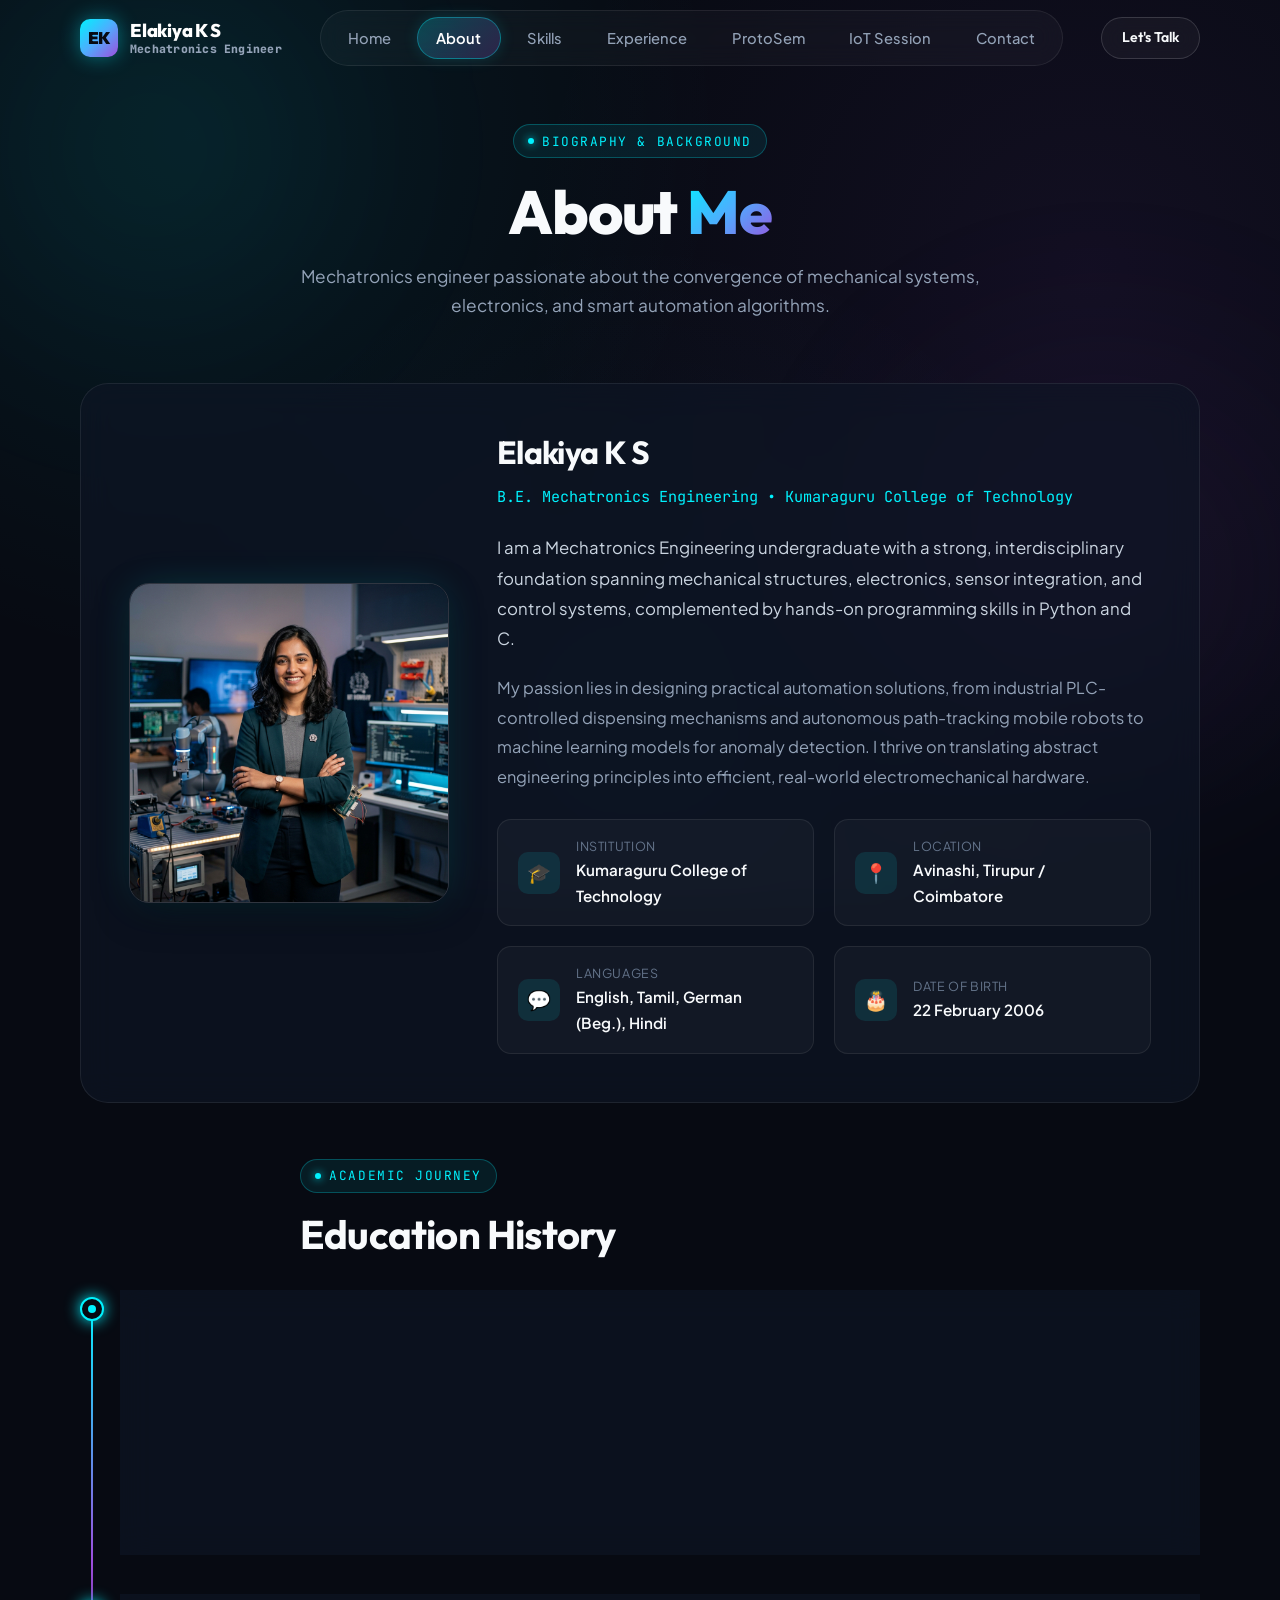
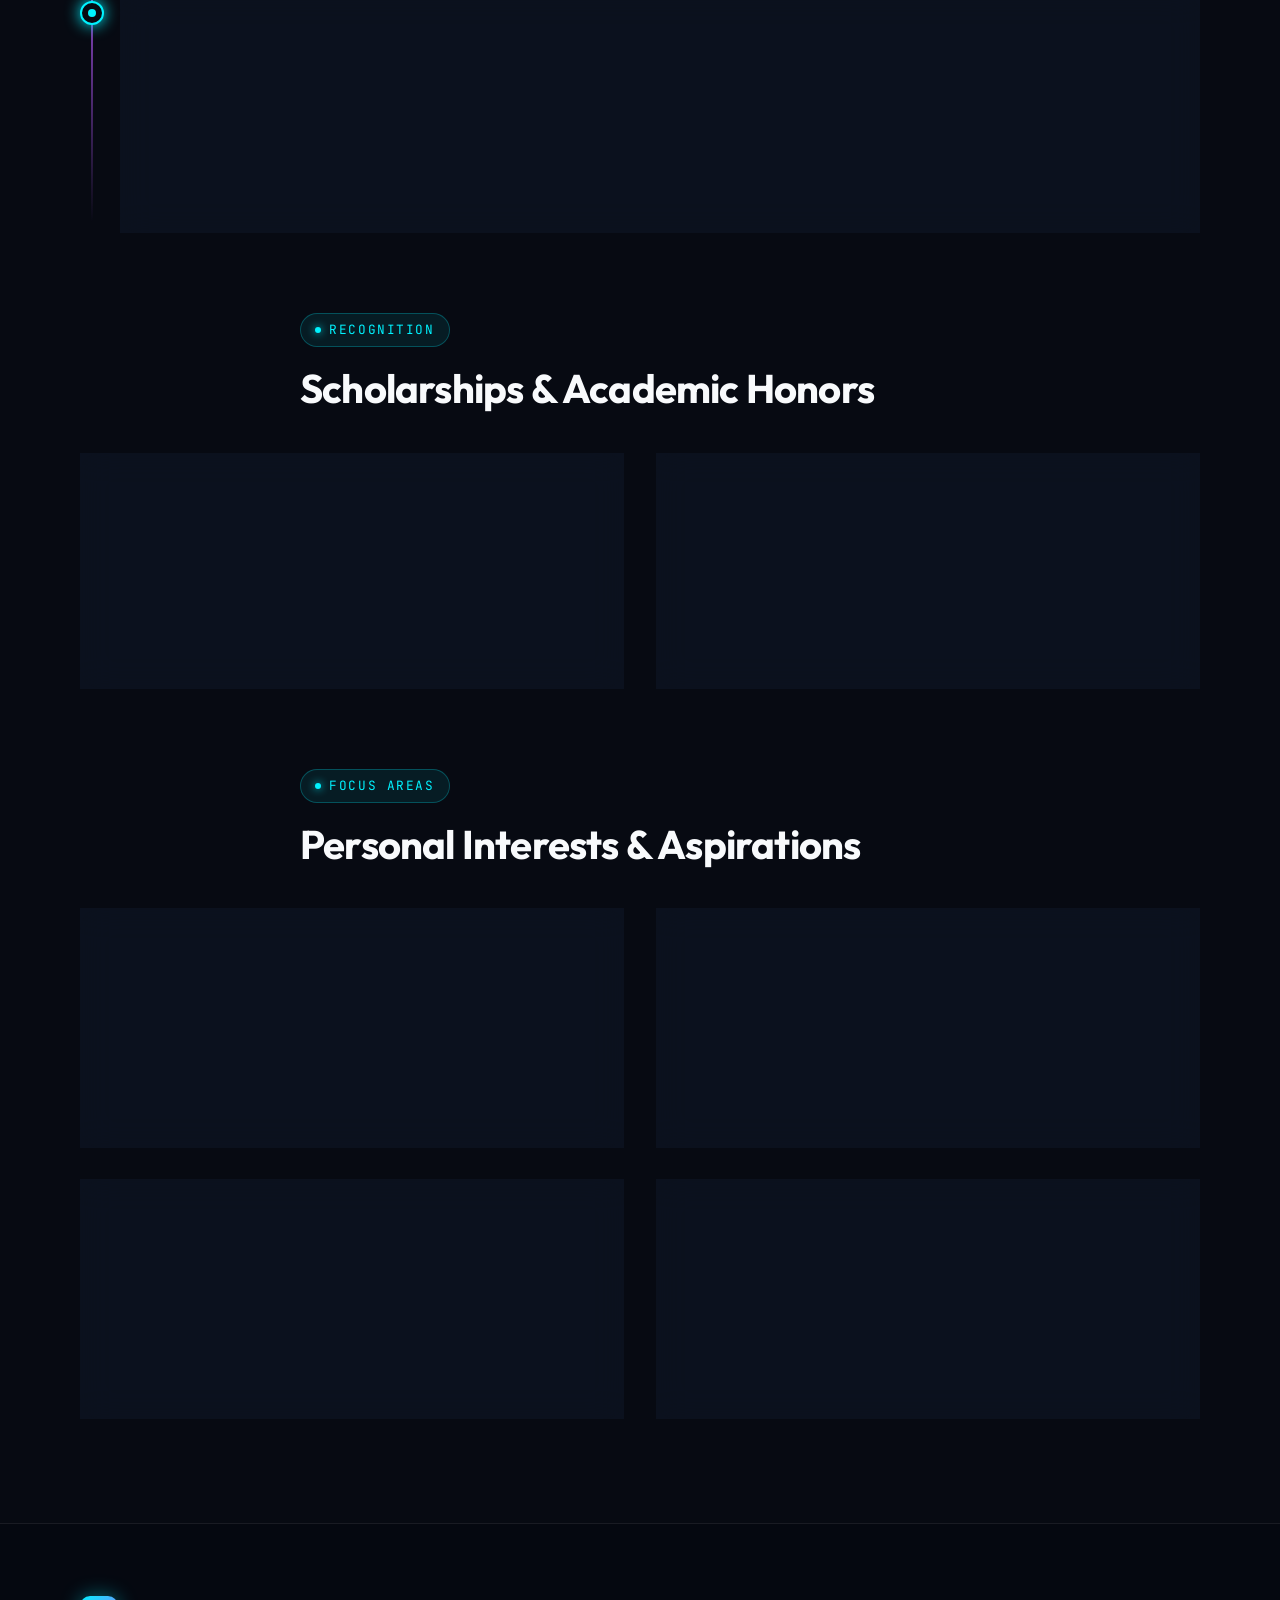
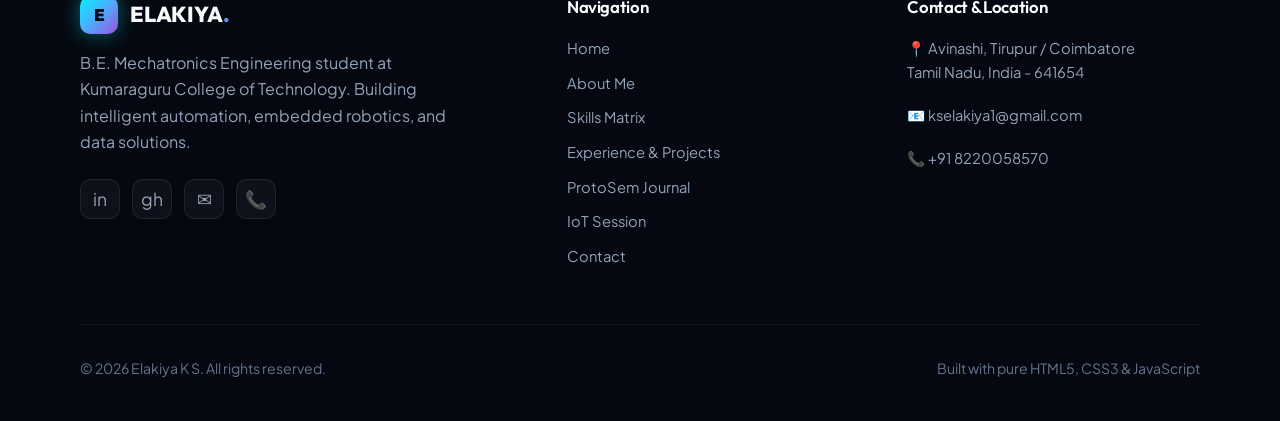
==== about.html @ 6cfa6fc5 "Initial commit: Elakiya K S Portfolio with ProtoSem Journal and IoT Session Tasks 1-5" ====
<!DOCTYPE html>
<html lang="en">
<head>
  <meta charset="UTF-8">
  <meta name="viewport" content="width=device-width, initial-scale=1.0">
  <title>About Me | Elakiya K S - Mechatronics Engineer</title>
  <meta name="description" content="Learn more about Elakiya K S, education at Kumaraguru College of Technology, mechatronics background, scholarships, and technical interests.">
  <link rel="stylesheet" href="style.css">
  <link rel="icon" href="data:image/svg+xml,<svg xmlns=%22http://www.w3.org/2000/svg%22 viewBox=%220%22%20%220%22%20%22100%22%20%22100%22><text y=%22.9em%22 font-size=%2290%22>⚡</text></svg>">
</head>
<body>

  <!-- Background Ambient Glow -->
  <div class="ambient-glow" aria-hidden="true"></div>

  <!-- Sticky Glassmorphic Navbar -->
  <header>
    <nav class="navbar" id="navbar" aria-label="Main Navigation">
      <div class="container">
        <a href="index.html" class="nav-brand">
          <div class="nav-logo-badge">EK</div>
          <div class="brand-text">
            <span class="brand-name">Elakiya K S</span>
            <span class="brand-role">Mechatronics Engineer</span>
          </div>
        </a>

        <div class="nav-links" id="navLinks">
          <a href="index.html" class="nav-link">Home</a>
          <a href="about.html" class="nav-link active">About</a>
          <a href="skills.html" class="nav-link">Skills</a>
          <a href="experience.html" class="nav-link">Experience</a>
          <a href="protosem.html" class="nav-link">ProtoSem</a>
          <a href="iot.html" class="nav-link">IoT Session</a>
          <a href="contact.html" class="nav-link">Contact</a>
        </div>

        <div class="nav-cta">
          <a href="contact.html" class="btn btn-outline" style="padding: 0.55rem 1.25rem; font-size: 0.88rem;">Let's Talk</a>
          <button class="mobile-toggle" id="mobileToggle" aria-label="Toggle navigation menu">
            <span></span>
          </button>
        </div>
      </div>
    </nav>
  </header>

  <!-- Main Content -->
  <main>
    <section class="section about-hero">
      <div class="container">
        <div class="section-header">
          <div class="section-tag">Biography &amp; Background</div>
          <h1>About <span class="gradient-text">Me</span></h1>
          <p class="section-subtitle">Mechatronics engineer passionate about the convergence of mechanical systems, electronics, and smart automation algorithms.</p>
        </div>

        <!-- Intro Profile Card -->
        <div class="about-intro-card">
          <div class="about-profile-grid">
            <div class="about-photo-wrapper">
              <div class="about-photo">
                <img src="assets/images/profile.jpg" alt="Elakiya K S Portrait">
              </div>
            </div>

            <div class="about-bio-details">
              <h2 style="font-size: 2rem; margin-bottom: 0.75rem;">Elakiya K S</h2>
              <div style="font-family: var(--font-mono); font-size: 0.95rem; color: var(--cyan); margin-bottom: 1.5rem;">
                B.E. Mechatronics Engineering &bull; Kumaraguru College of Technology
              </div>

              <p style="font-size: 1.05rem; line-height: 1.8; color: #cbd5e1; margin-bottom: 1.2rem;">
                I am a Mechatronics Engineering undergraduate with a strong, interdisciplinary foundation spanning mechanical structures, electronics, sensor integration, and control systems, complemented by hands-on programming skills in Python and C.
              </p>

              <p style="font-size: 1.02rem; line-height: 1.8; color: var(--text-muted); margin-bottom: 1.75rem;">
                My passion lies in designing practical automation solutions, from industrial PLC-controlled dispensing mechanisms and autonomous path-tracking mobile robots to machine learning models for anomaly detection. I thrive on translating abstract engineering principles into efficient, real-world electromechanical hardware.
              </p>

              <div class="info-pills-list">
                <div class="info-pill">
                  <div class="info-pill-icon">🎓</div>
                  <div class="info-pill-content">
                    <span>Institution</span>
                    <strong>Kumaraguru College of Technology</strong>
                  </div>
                </div>

                <div class="info-pill">
                  <div class="info-pill-icon">📍</div>
                  <div class="info-pill-content">
                    <span>Location</span>
                    <strong>Avinashi, Tirupur / Coimbatore</strong>
                  </div>
                </div>

                <div class="info-pill">
                  <div class="info-pill-icon">💬</div>
                  <div class="info-pill-content">
                    <span>Languages</span>
                    <strong>English, Tamil, German (Beg.), Hindi</strong>
                  </div>
                </div>

                <div class="info-pill">
                  <div class="info-pill-icon">🎂</div>
                  <div class="info-pill-content">
                    <span>Date of Birth</span>
                    <strong>22 February 2006</strong>
                  </div>
                </div>
              </div>
            </div>
          </div>
        </div>

        <!-- Academic & Education Timeline -->
        <div style="margin-bottom: 5rem;">
          <div class="section-header" style="text-align: left; margin-bottom: 2rem;">
            <div class="section-tag">Academic Journey</div>
            <h2>Education History</h2>
          </div>

          <div class="timeline">
            <!-- College -->
            <div class="timeline-item">
              <div class="timeline-marker"></div>
              <div class="timeline-content">
                <span class="timeline-date">2023 — 2027 (Expected)</span>
                <h3 style="margin-bottom: 0.35rem;">B.E. in Mechatronics Engineering</h3>
                <div style="color: var(--cyan); font-weight: 600; font-size: 1rem; margin-bottom: 0.75rem;">
                  Kumaraguru College of Technology, Coimbatore
                </div>
                <p style="margin-bottom: 0.75rem;">
                  Specializing in industrial automation, programmable logic controllers (PLC), embedded systems, sensors &amp; actuators, kinematics, and data analysis.
                </p>
                <div style="display: flex; gap: 0.75rem; align-items: center; flex-wrap: wrap;">
                  <span class="badge badge-cyan">CGPA: 8.53 / 10.0</span>
                  <span class="badge badge-purple">Autonomous Institution</span>
                  <span class="badge badge-emerald">ProtoSem Participant</span>
                </div>
              </div>
            </div>

            <!-- School -->
            <div class="timeline-item">
              <div class="timeline-marker"></div>
              <div class="timeline-content">
                <span class="timeline-date">2022 — 2023</span>
                <h3 style="margin-bottom: 0.35rem;">Higher Secondary Certificate (Class 12th Matric)</h3>
                <div style="color: var(--cyan); font-weight: 600; font-size: 1rem; margin-bottom: 0.75rem;">
                  A.K.N. Matric. Hr. Sec. School
                </div>
                <p style="margin-bottom: 0.75rem;">
                  Completed Higher Secondary Matriculation with a strong academic focus in Mathematics, Physics, and Chemistry.
                </p>
                <span class="badge badge-cyan">Percentage: 90%</span>
              </div>
            </div>
          </div>
        </div>

        <!-- Scholarships & Honors -->
        <div style="margin-bottom: 5rem;">
          <div class="section-header" style="text-align: left; margin-bottom: 2.5rem;">
            <div class="section-tag">Recognition</div>
            <h2>Scholarships &amp; Academic Honors</h2>
          </div>

          <div class="grid-2">
            <div class="glass-card" style="display: flex; gap: 1.5rem; align-items: flex-start;">
              <div style="width: 56px; height: 56px; border-radius: 14px; background: rgba(0, 242, 254, 0.12); border: 1px solid rgba(0, 242, 254, 0.3); display: flex; align-items: center; justify-content: center; font-size: 1.6rem; color: var(--cyan); flex-shrink: 0;">
                🎖️
              </div>
              <div>
                <span class="badge badge-cyan" style="margin-bottom: 0.5rem;">Academic Year 2025–2026</span>
                <h3 style="font-size: 1.25rem; margin-bottom: 0.4rem;">Mahatma Gandhi Merit Scholarship</h3>
                <p style="font-size: 0.94rem;">
                  Awarded for sustained academic excellence, outstanding performance in the B.E. Mechatronics Engineering cohort at Kumaraguru College of Technology.
                </p>
              </div>
            </div>

            <div class="glass-card" style="display: flex; gap: 1.5rem; align-items: flex-start;">
              <div style="width: 56px; height: 56px; border-radius: 14px; background: rgba(157, 78, 221, 0.12); border: 1px solid rgba(157, 78, 221, 0.3); display: flex; align-items: center; justify-content: center; font-size: 1.6rem; color: #c084fc; flex-shrink: 0;">
                🎖️
              </div>
              <div>
                <span class="badge badge-purple" style="margin-bottom: 0.5rem;">Academic Year 2024–2025</span>
                <h3 style="font-size: 1.25rem; margin-bottom: 0.4rem;">Mahatma Gandhi Merit Scholarship</h3>
                <p style="font-size: 0.94rem;">
                  Prestigious merit-based institutional scholarship recognizing top percentile engineering scholars demonstrating technical drive and consistent scholastic merit.
                </p>
              </div>
            </div>
          </div>
        </div>

        <!-- Personal Interests & Passions -->
        <div>
          <div class="section-header" style="text-align: left; margin-bottom: 2.5rem;">
            <div class="section-tag">Focus Areas</div>
            <h2>Personal Interests &amp; Aspirations</h2>
          </div>

          <div class="grid-2">
            <div class="glass-card">
              <div style="font-size: 2rem; margin-bottom: 0.75rem;">🤖</div>
              <h3 style="font-size: 1.25rem; margin-bottom: 0.5rem;">Exploring AI Tools &amp; Automation</h3>
              <p style="font-size: 0.95rem;">
                Passionate about adopting modern AI frameworks, anomaly detection models, and automating manual workflows through intelligent code.
              </p>
            </div>

            <div class="glass-card">
              <div style="font-size: 2rem; margin-bottom: 0.75rem;">📊</div>
              <h3 style="font-size: 1.25rem; margin-bottom: 0.5rem;">Python &amp; Data Analysis</h3>
              <p style="font-size: 0.95rem;">
                Continuous experimentation with Pandas, NumPy, Matplotlib, and Scikit-learn for exploratory data analysis, visualization, and predictive pipelines.
              </p>
            </div>

            <div class="glass-card">
              <div style="font-size: 2rem; margin-bottom: 0.75rem;">🛰️</div>
              <h3 style="font-size: 1.25rem; margin-bottom: 0.5rem;">Robotics &amp; Embedded Systems</h3>
              <p style="font-size: 0.95rem;">
                Prototyping mobile autonomous robots, closed-loop sensory feedback loops, motor drivers, and microcontroller firmware.
              </p>
            </div>

            <div class="glass-card">
              <div style="font-size: 2rem; margin-bottom: 0.75rem;">🏭</div>
              <h3 style="font-size: 1.25rem; margin-bottom: 0.5rem;">Industrial Automation (PLC Systems)</h3>
              <p style="font-size: 0.95rem;">
                Designing programmable logic controllers, industrial valve manifolds, relays, and automated vending/manufacturing systems.
              </p>
            </div>
          </div>
        </div>
      </div>
    </section>
  </main>

  <!-- Modern Glassmorphic Footer -->
  <footer class="footer">
    <div class="container">
      <div class="footer-grid">
        <div class="footer-brand">
          <div class="nav-brand" style="margin-bottom: 1rem;">
            <div class="nav-logo-badge">E</div>
            <span>ELAKIYA<span class="gradient-text">.</span></span>
          </div>
          <p>
            B.E. Mechatronics Engineering student at Kumaraguru College of Technology. Building intelligent automation, embedded robotics, and data solutions.
          </p>
          <div class="social-links" style="margin-top: 1.5rem;">
            <a href="https://www.linkedin.com/in/elakiya22" target="_blank" rel="noopener noreferrer" class="social-btn" aria-label="LinkedIn">in</a>
            <a href="https://github.com/elakiya" target="_blank" rel="noopener noreferrer" class="social-btn" aria-label="GitHub">gh</a>
            <a href="mailto:kselakiya1@gmail.com" class="social-btn" aria-label="Email">✉</a>
            <a href="tel:8220058570" class="social-btn" aria-label="Phone">📞</a>
          </div>
        </div>

        <div class="footer-col">
          <h4>Navigation</h4>
          <div class="footer-links">
            <a href="index.html">Home</a>
            <a href="about.html">About Me</a>
            <a href="skills.html">Skills Matrix</a>
            <a href="experience.html">Experience &amp; Projects</a>
            <a href="protosem.html">ProtoSem Journal</a>
            <a href="iot.html">IoT Session</a>
            <a href="contact.html">Contact</a>
          </div>
        </div>

        <div class="footer-col">
          <h4>Contact &amp; Location</h4>
          <div class="footer-links">
            <p style="color: var(--text-muted); font-size: 0.92rem; margin-bottom: 0.5rem;">
              📍 Avinashi, Tirupur / Coimbatore<br>Tamil Nadu, India - 641654
            </p>
            <p style="color: var(--text-muted); font-size: 0.92rem; margin-bottom: 0.5rem;">
              📧 kselakiya1@gmail.com
            </p>
            <p style="color: var(--text-muted); font-size: 0.92rem;">
              📞 +91 8220058570
            </p>
          </div>
        </div>
      </div>

      <div class="footer-bottom">
        <div>&copy; 2026 Elakiya K S. All rights reserved.</div>
        <div>Built with pure HTML5, CSS3 &amp; JavaScript</div>
      </div>
    </div>
  </footer>

  <script src="script.js"></script>
</body>
</html>
---- style.css ----
/* =========================================================
   ELAKIYA K S — MODERN PERSONAL PORTFOLIO & PROTOSEM JOURNAL
   Design System: Dark Glassmorphism, Responsive & Fluid
   ========================================================= */

@import url('https://fonts.googleapis.com/css2?family=Outfit:wght@300;400;500;600;700;800&family=Plus+Jakarta+Sans:wght@300;400;500;600;700&family=JetBrains+Mono:wght@400;500&display=swap');

:root {
  /* Color Palette */
  --bg-dark: #070a12;
  --bg-surface: #0c101c;
  --bg-card: rgba(15, 22, 38, 0.65);
  --bg-card-hover: rgba(22, 32, 54, 0.85);
  --bg-card-elevated: rgba(25, 36, 60, 0.8);
  
  /* Accents & Gradients */
  --cyan: #00f2fe;
  --blue: #4facfe;
  --purple: #9d4edd;
  --purple-glow: rgba(157, 78, 221, 0.35);
  --cyan-glow: rgba(0, 242, 254, 0.25);
  --emerald: #10b981;
  --amber: #f59e0b;
  
  --grad-primary: linear-gradient(135deg, #00f2fe 0%, #4facfe 50%, #9d4edd 100%);
  --grad-accent: linear-gradient(135deg, #4facfe 0%, #00f2fe 100%);
  --grad-subtle: linear-gradient(135deg, rgba(0, 242, 254, 0.08) 0%, rgba(157, 78, 221, 0.08) 100%);
  --grad-border: linear-gradient(135deg, rgba(0, 242, 254, 0.35), rgba(157, 78, 221, 0.35), transparent);

  /* Glassmorphism Tokens */
  --glass-bg: rgba(255, 255, 255, 0.035);
  --glass-border: rgba(255, 255, 255, 0.08);
  --glass-border-light: rgba(255, 255, 255, 0.15);
  --glass-blur: blur(16px);
  --glass-shadow: 0 12px 40px -10px rgba(0, 0, 0, 0.6);
  --glow-shadow: 0 0 35px -5px rgba(0, 242, 254, 0.18);

  /* Typography Colors */
  --text-main: #f8fafc;
  --text-muted: #94a3b8;
  --text-dim: #64748b;
  --text-inverse: #070a12;

  /* Font Families */
  --font-heading: 'Outfit', sans-serif;
  --font-body: 'Plus Jakarta Sans', sans-serif;
  --font-mono: 'JetBrains Mono', monospace;

  /* Transitions */
  --transition-fast: 0.2s cubic-bezier(0.4, 0, 0.2, 1);
  --transition-smooth: 0.35s cubic-bezier(0.4, 0, 0.2, 1);
  --transition-bounce: 0.5s cubic-bezier(0.34, 1.56, 0.64, 1);

  /* Sizing & Layout */
  --container-max: 1200px;
  --nav-height: 76px;
  --radius-sm: 8px;
  --radius-md: 14px;
  --radius-lg: 20px;
  --radius-xl: 28px;
}

/* =========================================================
   RESET & BASE STYLES
   ========================================================= */
*, *::before, *::after {
  margin: 0;
  padding: 0;
  box-sizing: border-box;
}

html {
  scroll-behavior: smooth;
  font-size: 16px;
}

body {
  font-family: var(--font-body);
  background-color: var(--bg-dark);
  color: var(--text-main);
  line-height: 1.65;
  min-height: 100vh;
  overflow-x: hidden;
  position: relative;
  background-image: 
    radial-gradient(circle at 15% 15%, rgba(0, 242, 254, 0.07) 0%, transparent 40%),
    radial-gradient(circle at 85% 30%, rgba(157, 78, 221, 0.08) 0%, transparent 45%),
    radial-gradient(circle at 50% 80%, rgba(79, 172, 254, 0.06) 0%, transparent 50%);
  background-attachment: fixed;
}

/* Background Ambient Orbs */
.ambient-glow {
  position: fixed;
  top: 0;
  left: 0;
  width: 100vw;
  height: 100vh;
  pointer-events: none;
  z-index: 0;
  overflow: hidden;
}

.ambient-glow::before,
.ambient-glow::after {
  content: '';
  position: absolute;
  border-radius: 50%;
  filter: blur(120px);
  opacity: 0.4;
  animation: floatOrb 18s ease-in-out infinite alternate;
}

.ambient-glow::before {
  width: 500px;
  height: 500px;
  background: radial-gradient(circle, var(--cyan-glow), transparent 70%);
  top: -100px;
  left: -100px;
}

.ambient-glow::after {
  width: 550px;
  height: 550px;
  background: radial-gradient(circle, var(--purple-glow), transparent 70%);
  bottom: 50px;
  right: -100px;
  animation-duration: 22s;
}

@keyframes floatOrb {
  0% { transform: translate(0, 0) scale(1); }
  50% { transform: translate(60px, 40px) scale(1.1); }
  100% { transform: translate(-30px, 80px) scale(0.95); }
}

/* Typography */
h1, h2, h3, h4, h5, h6 {
  font-family: var(--font-heading);
  color: var(--text-main);
  font-weight: 700;
  line-height: 1.25;
  letter-spacing: -0.02em;
}

h1 { font-size: clamp(2.4rem, 5vw, 3.8rem); font-weight: 800; }
h2 { font-size: clamp(1.8rem, 3.5vw, 2.5rem); }
h3 { font-size: clamp(1.3rem, 2.5vw, 1.75rem); }
h4 { font-size: 1.15rem; font-weight: 600; }

p {
  color: var(--text-muted);
  margin-bottom: 1rem;
}

p:last-child {
  margin-bottom: 0;
}

a {
  color: inherit;
  text-decoration: none;
  transition: var(--transition-fast);
}

img {
  max-width: 100%;
  height: auto;
  display: block;
}

ul {
  list-style: none;
}

/* Gradient Text Helper */
.gradient-text {
  background: var(--grad-primary);
  -webkit-background-clip: text;
  -webkit-text-fill-color: transparent;
  display: inline-block;
}

.gradient-text-cyan {
  background: linear-gradient(135deg, #00f2fe, #4facfe);
  -webkit-background-clip: text;
  -webkit-text-fill-color: transparent;
  display: inline-block;
}

/* Layout Utilities */
.container {
  width: 90%;
  max-width: var(--container-max);
  margin: 0 auto;
  padding: 0 1rem;
  position: relative;
  z-index: 1;
}

.section {
  padding: 6.5rem 0;
  position: relative;
  z-index: 1;
}

.section-header {
  text-align: center;
  max-width: 680px;
  margin: 0 auto 4rem auto;
}

.section-tag {
  display: inline-flex;
  align-items: center;
  gap: 0.5rem;
  font-family: var(--font-mono);
  font-size: 0.8rem;
  text-transform: uppercase;
  letter-spacing: 0.12em;
  color: var(--cyan);
  background: rgba(0, 242, 254, 0.08);
  border: 1px solid rgba(0, 242, 254, 0.25);
  padding: 0.35rem 0.9rem;
  border-radius: 999px;
  margin-bottom: 1rem;
}

.section-tag::before {
  content: '';
  width: 6px;
  height: 6px;
  border-radius: 50%;
  background: var(--cyan);
  box-shadow: 0 0 8px var(--cyan);
}

.section-subtitle {
  color: var(--text-muted);
  font-size: 1.08rem;
  margin-top: 0.75rem;
}

/* =========================================================
   NAVIGATION BAR (STICKY & GLASSMORPHIC)
   ========================================================= */
.navbar {
  position: fixed;
  top: 0;
  left: 0;
  width: 100%;
  height: var(--nav-height);
  z-index: 100;
  transition: background 0.3s ease, backdrop-filter 0.3s ease, border 0.3s ease, height 0.3s ease;
}

.navbar.scrolled {
  background: rgba(7, 10, 18, 0.82);
  backdrop-filter: var(--glass-blur);
  border-bottom: 1px solid var(--glass-border);
  box-shadow: 0 8px 32px rgba(0, 0, 0, 0.4);
  height: 68px;
}

.navbar .container {
  display: flex;
  align-items: center;
  justify-content: space-between;
  height: 100%;
}

.nav-brand {
  display: flex;
  align-items: center;
  gap: 0.75rem;
  font-family: var(--font-heading);
  font-size: 1.35rem;
  font-weight: 800;
  letter-spacing: -0.01em;
}

.nav-logo-badge {
  width: 38px;
  height: 38px;
  border-radius: 10px;
  background: var(--grad-primary);
  display: flex;
  align-items: center;
  justify-content: center;
  color: #070a12;
  font-weight: 900;
  font-size: 1.05rem;
  box-shadow: 0 0 20px rgba(0, 242, 254, 0.4);
}

.nav-links {
  display: flex;
  align-items: center;
  gap: 0.5rem;
  background: rgba(255, 255, 255, 0.03);
  border: 1px solid var(--glass-border);
  padding: 0.35rem 0.5rem;
  border-radius: 999px;
  backdrop-filter: blur(12px);
}

.nav-link {
  font-size: 0.92rem;
  font-weight: 500;
  padding: 0.5rem 1.15rem;
  border-radius: 999px;
  color: var(--text-muted);
  transition: var(--transition-fast);
  position: relative;
}

.nav-link:hover {
  color: var(--text-main);
  background: rgba(255, 255, 255, 0.06);
}

.nav-link.active {
  color: #ffffff;
  background: linear-gradient(135deg, rgba(0, 242, 254, 0.22), rgba(157, 78, 221, 0.22));
  border: 1px solid rgba(0, 242, 254, 0.35);
  font-weight: 600;
  box-shadow: 0 0 15px rgba(0, 242, 254, 0.15);
}

.nav-cta {
  display: flex;
  align-items: center;
  gap: 1rem;
}

/* Mobile Toggle Hamburger */
.mobile-toggle {
  display: none;
  background: none;
  border: none;
  color: var(--text-main);
  cursor: pointer;
  width: 42px;
  height: 42px;
  border-radius: 10px;
  background: rgba(255, 255, 255, 0.05);
  border: 1px solid var(--glass-border);
  align-items: center;
  justify-content: center;
  position: relative;
  z-index: 105;
}

.mobile-toggle span {
  display: block;
  width: 20px;
  height: 2px;
  background: var(--text-main);
  border-radius: 2px;
  transition: var(--transition-smooth);
  position: relative;
}

.mobile-toggle span::before,
.mobile-toggle span::after {
  content: '';
  position: absolute;
  width: 20px;
  height: 2px;
  background: var(--text-main);
  border-radius: 2px;
  transition: var(--transition-smooth);
}

.mobile-toggle span::before { top: -6px; }
.mobile-toggle span::after { bottom: -6px; }

.mobile-toggle.open span {
  background: transparent;
}

.mobile-toggle.open span::before {
  top: 0;
  transform: rotate(45deg);
}

.mobile-toggle.open span::after {
  bottom: 0;
  transform: rotate(-45deg);
}

/* =========================================================
   BUTTONS & BADGES
   ========================================================= */
.btn {
  display: inline-flex;
  align-items: center;
  justify-content: center;
  gap: 0.65rem;
  padding: 0.8rem 1.6rem;
  border-radius: 999px;
  font-family: var(--font-heading);
  font-size: 0.95rem;
  font-weight: 600;
  cursor: pointer;
  border: none;
  transition: var(--transition-smooth);
  text-decoration: none;
}

.btn-primary {
  background: var(--grad-primary);
  color: #070a12;
  box-shadow: 0 4px 20px rgba(0, 242, 254, 0.35);
}

.btn-primary:hover {
  transform: translateY(-3px);
  box-shadow: 0 8px 30px rgba(0, 242, 254, 0.55);
}

.btn-outline {
  background: rgba(255, 255, 255, 0.04);
  color: var(--text-main);
  border: 1px solid var(--glass-border-light);
  backdrop-filter: blur(10px);
}

.btn-outline:hover {
  background: rgba(255, 255, 255, 0.09);
  border-color: var(--cyan);
  color: var(--cyan);
  transform: translateY(-3px);
  box-shadow: 0 6px 20px rgba(0, 242, 254, 0.2);
}

.btn-secondary {
  background: rgba(157, 78, 221, 0.15);
  color: #d8b4fe;
  border: 1px solid rgba(157, 78, 221, 0.35);
}

.btn-secondary:hover {
  background: rgba(157, 78, 221, 0.28);
  color: #ffffff;
  transform: translateY(-3px);
}

.badge {
  display: inline-block;
  padding: 0.25rem 0.65rem;
  font-size: 0.75rem;
  font-weight: 600;
  border-radius: 6px;
  font-family: var(--font-mono);
}

.badge-cyan {
  background: rgba(0, 242, 254, 0.12);
  color: var(--cyan);
  border: 1px solid rgba(0, 242, 254, 0.3);
}

.badge-purple {
  background: rgba(157, 78, 221, 0.12);
  color: #c084fc;
  border: 1px solid rgba(157, 78, 221, 0.3);
}

.badge-emerald {
  background: rgba(16, 185, 129, 0.12);
  color: #34d399;
  border: 1px solid rgba(16, 185, 129, 0.3);
}

/* =========================================================
   HERO SECTION
   ========================================================= */
.hero {
  min-height: 100vh;
  display: flex;
  align-items: center;
  padding-top: calc(var(--nav-height) + 2rem);
  padding-bottom: 4rem;
  position: relative;
}

.hero-grid {
  display: grid;
  grid-template-columns: 1.15fr 0.85fr;
  gap: 3.5rem;
  align-items: center;
}

.hero-badge {
  display: inline-flex;
  align-items: center;
  gap: 0.65rem;
  padding: 0.4rem 1rem;
  background: rgba(0, 242, 254, 0.08);
  border: 1px solid rgba(0, 242, 254, 0.25);
  border-radius: 999px;
  font-family: var(--font-mono);
  font-size: 0.84rem;
  color: var(--cyan);
  margin-bottom: 1.5rem;
  box-shadow: 0 0 20px rgba(0, 242, 254, 0.15);
}

.hero-badge .pulse-dot {
  width: 8px;
  height: 8px;
  border-radius: 50%;
  background: var(--emerald);
  box-shadow: 0 0 10px var(--emerald);
  animation: pulse 2s infinite;
}

@keyframes pulse {
  0% { transform: scale(0.95); box-shadow: 0 0 0 0 rgba(16, 185, 129, 0.7); }
  70% { transform: scale(1); box-shadow: 0 0 0 8px rgba(16, 185, 129, 0); }
  100% { transform: scale(0.95); box-shadow: 0 0 0 0 rgba(16, 185, 129, 0); }
}

.hero-title {
  margin-bottom: 1.2rem;
}

.hero-title .greeting {
  font-size: clamp(1.1rem, 2vw, 1.4rem);
  font-weight: 500;
  color: var(--text-muted);
  display: block;
  margin-bottom: 0.35rem;
}

.hero-role {
  font-size: clamp(1.2rem, 2.4vw, 1.7rem);
  font-weight: 600;
  color: #cbd5e1;
  margin-top: 0.25rem;
}

.hero-bio {
  font-size: 1.1rem;
  color: var(--text-muted);
  line-height: 1.75;
  margin-bottom: 2rem;
  max-width: 580px;
}

.hero-actions {
  display: flex;
  flex-wrap: wrap;
  gap: 1rem;
  margin-bottom: 2.5rem;
}

.hero-highlights {
  display: flex;
  flex-wrap: wrap;
  gap: 1.8rem;
  padding-top: 1.5rem;
  border-top: 1px solid var(--glass-border);
}

.highlight-item {
  display: flex;
  flex-direction: column;
}

.highlight-item .number {
  font-family: var(--font-heading);
  font-size: 1.7rem;
  font-weight: 800;
  color: var(--cyan);
}

.highlight-item .label {
  font-size: 0.84rem;
  color: var(--text-dim);
  text-transform: uppercase;
  letter-spacing: 0.05em;
}

/* Hero Visual / Avatar Card */
.hero-visual {
  position: relative;
  display: flex;
  justify-content: center;
}

.avatar-wrapper {
  position: relative;
  width: 100%;
  max-width: 400px;
}

.avatar-card {
  position: relative;
  border-radius: var(--radius-xl);
  overflow: hidden;
  background: var(--bg-card);
  border: 1px solid var(--glass-border-light);
  box-shadow: var(--glass-shadow), 0 0 50px -10px rgba(0, 242, 254, 0.2);
  aspect-ratio: 1 / 1;
}

.avatar-card img {
  width: 100%;
  height: 100%;
  object-fit: cover;
  transition: transform 0.6s ease;
}

.avatar-card:hover img {
  transform: scale(1.04);
}

/* Floating Status Pills on Hero */
.floating-pill {
  position: absolute;
  background: rgba(12, 18, 32, 0.85);
  border: 1px solid var(--glass-border-light);
  backdrop-filter: blur(14px);
  padding: 0.75rem 1.15rem;
  border-radius: var(--radius-md);
  display: flex;
  align-items: center;
  gap: 0.85rem;
  box-shadow: 0 10px 30px rgba(0, 0, 0, 0.5);
  z-index: 2;
  animation: floatCard 6s ease-in-out infinite alternate;
}

.floating-pill-1 {
  bottom: -20px;
  left: -20px;
}

.floating-pill-2 {
  top: 25px;
  right: -25px;
  animation-delay: -3s;
}

.pill-icon {
  width: 38px;
  height: 38px;
  border-radius: 10px;
  display: flex;
  align-items: center;
  justify-content: center;
  font-size: 1.15rem;
}

.pill-icon.cyan { background: rgba(0, 242, 254, 0.15); color: var(--cyan); }
.pill-icon.purple { background: rgba(157, 78, 221, 0.15); color: #c084fc; }

.pill-text {
  display: flex;
  flex-direction: column;
}

.pill-text strong {
  font-size: 0.88rem;
  color: var(--text-main);
  font-weight: 600;
}

.pill-text span {
  font-size: 0.75rem;
  color: var(--text-muted);
}

@keyframes floatCard {
  0% { transform: translateY(0); }
  100% { transform: translateY(-10px); }
}

/* =========================================================
   GENERIC GLASS CARDS & GRIDS
   ========================================================= */
.grid-2 {
  display: grid;
  grid-template-columns: repeat(2, 1fr);
  gap: 2rem;
}

.grid-3 {
  display: grid;
  grid-template-columns: repeat(3, 1fr);
  gap: 2rem;
}

.glass-card {
  background: var(--bg-card);
  border: 1px solid var(--glass-border);
  border-radius: var(--radius-lg);
  padding: 2rem;
  backdrop-filter: var(--glass-blur);
  transition: var(--transition-smooth);
  position: relative;
  overflow: hidden;
}

.glass-card:hover {
  background: var(--bg-card-hover);
  border-color: rgba(0, 242, 254, 0.3);
  transform: translateY(-6px);
  box-shadow: var(--glass-shadow), 0 0 30px -10px rgba(0, 242, 254, 0.2);
}

.glass-card::before {
  content: '';
  position: absolute;
  top: 0;
  left: 0;
  right: 0;
  height: 1px;
  background: linear-gradient(90deg, transparent, rgba(255, 255, 255, 0.15), transparent);
}

/* =========================================================
   ABOUT PAGE STYLES
   ========================================================= */
.about-hero {
  padding-top: calc(var(--nav-height) + 3rem);
}

.about-intro-card {
  background: var(--bg-card);
  border: 1px solid var(--glass-border);
  border-radius: var(--radius-xl);
  padding: 3rem;
  backdrop-filter: var(--glass-blur);
  margin-bottom: 3.5rem;
}

.about-profile-grid {
  display: grid;
  grid-template-columns: 320px 1fr;
  gap: 3rem;
  align-items: center;
}

.about-photo-wrapper {
  position: relative;
}

.about-photo {
  border-radius: var(--radius-lg);
  overflow: hidden;
  border: 1px solid var(--glass-border-light);
  box-shadow: var(--glass-shadow), 0 0 40px -10px rgba(0, 242, 254, 0.25);
  aspect-ratio: 1 / 1;
}

.about-photo img {
  width: 100%;
  height: 100%;
  object-fit: cover;
}

.info-pills-list {
  display: grid;
  grid-template-columns: repeat(2, 1fr);
  gap: 1.25rem;
  margin-top: 1.5rem;
}

.info-pill {
  background: rgba(255, 255, 255, 0.03);
  border: 1px solid var(--glass-border);
  border-radius: var(--radius-md);
  padding: 1rem 1.25rem;
  display: flex;
  align-items: center;
  gap: 1rem;
}

.info-pill-icon {
  width: 42px;
  height: 42px;
  border-radius: 10px;
  background: rgba(0, 242, 254, 0.1);
  color: var(--cyan);
  display: flex;
  align-items: center;
  justify-content: center;
  font-size: 1.2rem;
  flex-shrink: 0;
}

.info-pill-content span {
  display: block;
  font-size: 0.78rem;
  color: var(--text-dim);
  text-transform: uppercase;
  letter-spacing: 0.05em;
}

.info-pill-content strong {
  font-size: 0.95rem;
  color: var(--text-main);
  font-weight: 600;
}

/* Timeline Components */
.timeline {
  position: relative;
  padding-left: 2.5rem;
  margin: 2rem 0;
}

.timeline::before {
  content: '';
  position: absolute;
  top: 10px;
  bottom: 10px;
  left: 11px;
  width: 2px;
  background: linear-gradient(180deg, var(--cyan), var(--purple), transparent);
}

.timeline-item {
  position: relative;
  margin-bottom: 2.5rem;
}

.timeline-item:last-child {
  margin-bottom: 0;
}

.timeline-marker {
  position: absolute;
  top: 6px;
  left: -2.5rem;
  width: 24px;
  height: 24px;
  border-radius: 50%;
  background: var(--bg-dark);
  border: 2px solid var(--cyan);
  display: flex;
  align-items: center;
  justify-content: center;
  box-shadow: 0 0 15px var(--cyan);
}

.timeline-marker::after {
  content: '';
  width: 8px;
  height: 8px;
  border-radius: 50%;
  background: var(--cyan);
}

.timeline-content {
  background: var(--bg-card);
  border: 1px solid var(--glass-border);
  border-radius: var(--radius-lg);
  padding: 1.75rem;
  backdrop-filter: var(--glass-blur);
  transition: var(--transition-smooth);
}

.timeline-content:hover {
  border-color: rgba(0, 242, 254, 0.35);
  transform: translateX(6px);
  background: var(--bg-card-hover);
}

.timeline-date {
  font-family: var(--font-mono);
  font-size: 0.82rem;
  color: var(--cyan);
  display: inline-block;
  margin-bottom: 0.4rem;
}

/* =========================================================
   SKILLS PAGE STYLES
   ========================================================= */
.skills-hero {
  padding-top: calc(var(--nav-height) + 3rem);
}

.skill-category-card {
  background: var(--bg-card);
  border: 1px solid var(--glass-border);
  border-radius: var(--radius-xl);
  padding: 2.25rem;
  backdrop-filter: var(--glass-blur);
  transition: var(--transition-smooth);
  position: relative;
}

.skill-category-card:hover {
  transform: translateY(-6px);
  border-color: rgba(0, 242, 254, 0.35);
  box-shadow: var(--glass-shadow), 0 0 35px -10px rgba(0, 242, 254, 0.2);
}

.skill-cat-header {
  display: flex;
  align-items: center;
  gap: 1.25rem;
  margin-bottom: 1.75rem;
  padding-bottom: 1.25rem;
  border-bottom: 1px solid var(--glass-border);
}

.skill-cat-icon {
  width: 52px;
  height: 52px;
  border-radius: var(--radius-md);
  background: linear-gradient(135deg, rgba(0, 242, 254, 0.15), rgba(157, 78, 221, 0.15));
  border: 1px solid rgba(0, 242, 254, 0.3);
  display: flex;
  align-items: center;
  justify-content: center;
  font-size: 1.5rem;
  color: var(--cyan);
}

.skill-list {
  display: flex;
  flex-direction: column;
  gap: 1.25rem;
}

.skill-item {
  display: flex;
  flex-direction: column;
  gap: 0.4rem;
}

.skill-info {
  display: flex;
  justify-content: space-between;
  align-items: center;
  font-size: 0.95rem;
  font-weight: 500;
}

.skill-info span:last-child {
  font-family: var(--font-mono);
  font-size: 0.8rem;
  color: var(--cyan);
}

.skill-bar {
  width: 100%;
  height: 8px;
  background: rgba(255, 255, 255, 0.05);
  border-radius: 999px;
  overflow: hidden;
  border: 1px solid rgba(255, 255, 255, 0.04);
}

.skill-fill {
  height: 100%;
  border-radius: 999px;
  background: var(--grad-primary);
  box-shadow: 0 0 10px rgba(0, 242, 254, 0.5);
  transform-origin: left;
  animation: growBar 1.2s ease-out forwards;
}

@keyframes growBar {
  from { width: 0 !important; }
}

.soft-skills-grid {
  display: grid;
  grid-template-columns: repeat(auto-fill, minmax(240px, 1fr));
  gap: 1.25rem;
  margin-top: 1.5rem;
}

.soft-skill-badge {
  background: rgba(255, 255, 255, 0.035);
  border: 1px solid var(--glass-border);
  border-radius: var(--radius-md);
  padding: 1.25rem;
  display: flex;
  align-items: center;
  gap: 1rem;
  transition: var(--transition-fast);
}

.soft-skill-badge:hover {
  background: rgba(255, 255, 255, 0.07);
  border-color: var(--cyan);
  transform: translateY(-3px);
}

.soft-skill-badge .icon {
  font-size: 1.4rem;
}

/* =========================================================
   EXPERIENCE & PROJECTS PAGE STYLES
   ========================================================= */
.experience-hero {
  padding-top: calc(var(--nav-height) + 3rem);
}

/* Project Cards with Photo Showcase */
.project-card {
  background: var(--bg-card);
  border: 1px solid var(--glass-border);
  border-radius: var(--radius-xl);
  overflow: hidden;
  backdrop-filter: var(--glass-blur);
  transition: var(--transition-smooth);
  display: flex;
  flex-direction: column;
}

.project-card:hover {
  transform: translateY(-8px);
  border-color: rgba(0, 242, 254, 0.4);
  box-shadow: var(--glass-shadow), 0 0 45px -10px rgba(0, 242, 254, 0.25);
}

.project-image-box {
  position: relative;
  width: 100%;
  aspect-ratio: 16 / 9;
  overflow: hidden;
  background: #000000;
}

.project-image-box img {
  width: 100%;
  height: 100%;
  object-fit: cover;
  transition: transform 0.6s cubic-bezier(0.4, 0, 0.2, 1);
}

.project-card:hover .project-image-box img {
  transform: scale(1.06);
}

.project-overlay-badge {
  position: absolute;
  top: 1rem;
  left: 1rem;
  z-index: 2;
  background: rgba(7, 10, 18, 0.75);
  backdrop-filter: blur(10px);
  border: 1px solid var(--glass-border-light);
}

.project-content {
  padding: 2.25rem;
  display: flex;
  flex-direction: column;
  flex-grow: 1;
}

.project-title {
  margin-bottom: 0.85rem;
  font-size: 1.45rem;
}

.project-desc {
  font-size: 0.96rem;
  color: var(--text-muted);
  line-height: 1.7;
  margin-bottom: 1.5rem;
  flex-grow: 1;
}

.tech-tags {
  display: flex;
  flex-wrap: wrap;
  gap: 0.5rem;
  margin-bottom: 1.5rem;
}

.tech-tag {
  font-family: var(--font-mono);
  font-size: 0.75rem;
  padding: 0.3rem 0.7rem;
  border-radius: 6px;
  background: rgba(255, 255, 255, 0.04);
  border: 1px solid var(--glass-border);
  color: #94a3b8;
}

.project-card:hover .tech-tag {
  border-color: rgba(0, 242, 254, 0.25);
  color: #e2e8f0;
}

/* Certifications Showcase */
.cert-card {
  background: var(--bg-card);
  border: 1px solid var(--glass-border);
  border-radius: var(--radius-lg);
  padding: 1.75rem;
  backdrop-filter: var(--glass-blur);
  display: flex;
  align-items: flex-start;
  gap: 1.25rem;
  transition: var(--transition-smooth);
}

.cert-card:hover {
  transform: translateY(-4px);
  border-color: rgba(157, 78, 221, 0.4);
  box-shadow: 0 10px 30px -5px rgba(157, 78, 221, 0.2);
}

.cert-icon {
  width: 46px;
  height: 46px;
  border-radius: 12px;
  background: rgba(157, 78, 221, 0.12);
  border: 1px solid rgba(157, 78, 221, 0.3);
  color: #c084fc;
  display: flex;
  align-items: center;
  justify-content: center;
  font-size: 1.35rem;
  flex-shrink: 0;
}

.cert-info h4 {
  font-size: 1.05rem;
  margin-bottom: 0.25rem;
}

.cert-info p {
  font-size: 0.88rem;
  margin-bottom: 0.35rem;
}

.cert-date {
  font-family: var(--font-mono);
  font-size: 0.78rem;
  color: var(--cyan);
}

/* =========================================================
   PROTOSEM PAGE (WEEKLY LEARNING JOURNAL)
   ========================================================= */
.protosem-hero {
  padding-top: calc(var(--nav-height) + 3rem);
}

.protosem-intro-box {
  background: var(--bg-card);
  border: 1px solid var(--glass-border);
  border-radius: var(--radius-xl);
  padding: 2.5rem;
  margin-bottom: 3.5rem;
  backdrop-filter: var(--glass-blur);
  position: relative;
  overflow: hidden;
}

.protosem-intro-box::after {
  content: '';
  position: absolute;
  top: -50px;
  right: -50px;
  width: 250px;
  height: 250px;
  border-radius: 50%;
  background: radial-gradient(circle, rgba(0, 242, 254, 0.15), transparent 70%);
  pointer-events: none;
}

.journal-timeline {
  display: flex;
  flex-direction: column;
  gap: 3.5rem;
  position: relative;
  padding-left: 2rem;
}

/* Vertical Timeline Track */
.journal-timeline::before {
  content: '';
  position: absolute;
  top: 20px;
  bottom: 30px;
  left: 0;
  width: 3px;
  background: linear-gradient(180deg, var(--cyan) 0%, var(--purple) 60%, transparent 100%);
  border-radius: 3px;
}

/* EXACT PROTOSEM WEEK-CARD REQUIRED STYLING */
.week-card {
  position: relative;
  background: var(--bg-card);
  border: 1px solid var(--glass-border);
  border-radius: var(--radius-xl);
  padding: 2.5rem;
  backdrop-filter: var(--glass-blur);
  box-shadow: var(--glass-shadow);
  transition: var(--transition-smooth);
}

.week-card:hover {
  border-color: rgba(0, 242, 254, 0.4);
  transform: translateY(-4px);
  box-shadow: var(--glass-shadow), 0 0 35px -10px rgba(0, 242, 254, 0.2);
}

/* Connecting Dot on Timeline */
.week-card::before {
  content: '';
  position: absolute;
  top: 36px;
  left: -2rem;
  transform: translateX(-50%);
  width: 18px;
  height: 18px;
  border-radius: 50%;
  background: var(--bg-dark);
  border: 3px solid var(--cyan);
  box-shadow: 0 0 15px var(--cyan);
  z-index: 2;
  transition: var(--transition-fast);
}

.week-card:hover::before {
  background: var(--cyan);
  box-shadow: 0 0 25px var(--cyan);
}

/* Header in Week Card */
.week-header {
  display: flex;
  align-items: center;
  justify-content: space-between;
  flex-wrap: wrap;
  gap: 1rem;
  margin-bottom: 1.25rem;
  padding-bottom: 1.25rem;
  border-bottom: 1px solid var(--glass-border);
}

.week-header h2 {
  font-size: 1.6rem;
  font-weight: 800;
  color: #ffffff;
  display: inline-flex;
  align-items: center;
  gap: 0.65rem;
}

.week-header h2::after {
  content: 'JOURNAL';
  font-family: var(--font-mono);
  font-size: 0.72rem;
  font-weight: 600;
  letter-spacing: 0.1em;
  padding: 0.2rem 0.6rem;
  border-radius: 4px;
  background: rgba(0, 242, 254, 0.12);
  color: var(--cyan);
  border: 1px solid rgba(0, 242, 254, 0.3);
}

.week-header span {
  font-family: var(--font-mono);
  font-size: 0.88rem;
  color: var(--cyan);
  background: rgba(0, 242, 254, 0.08);
  border: 1px solid rgba(0, 242, 254, 0.2);
  padding: 0.35rem 0.9rem;
  border-radius: 999px;
}

.week-card h3 {
  font-size: 1.5rem;
  margin-bottom: 1.2rem;
  color: #ffffff;
}

.week-card p {
  color: #cbd5e1;
  font-size: 1.02rem;
  line-height: 1.75;
  margin-bottom: 1.5rem;
}

.week-card h4 {
  font-size: 1.15rem;
  color: var(--cyan);
  margin-top: 1.75rem;
  margin-bottom: 0.85rem;
  display: flex;
  align-items: center;
  gap: 0.5rem;
}

.week-card h4::before {
  content: '▹';
  color: var(--cyan);
  font-size: 1rem;
}

.week-card ul {
  list-style: none;
  margin-bottom: 1.5rem;
  display: flex;
  flex-direction: column;
  gap: 0.65rem;
}

.week-card ul li {
  position: relative;
  padding-left: 1.65rem;
  color: #e2e8f0;
  font-size: 0.98rem;
  line-height: 1.6;
}

.week-card ul li::before {
  content: '•';
  position: absolute;
  left: 0.5rem;
  color: var(--cyan);
  font-size: 1.2rem;
  line-height: 1;
  top: 0.2rem;
}

/* Specific styling when section is reflection */
.week-card h4:has(+ p) {
  margin-top: 2rem;
}

/* Dedicated styling for the reflection block to feel introspective & premium */
.week-card h4:nth-of-type(3) + p,
.week-card p.reflection-text {
  background: rgba(157, 78, 221, 0.08);
  border-left: 3px solid var(--purple);
  padding: 1.25rem 1.5rem;
  border-radius: 0 var(--radius-md) var(--radius-md) 0;
  font-style: italic;
  color: #e9d5ff;
}

/* Optional/Standard Week Images Gallery */
.week-images {
  margin-top: 2rem;
  display: grid;
  grid-template-columns: repeat(auto-fit, minmax(280px, 1fr));
  gap: 1.5rem;
}

.week-images img {
  width: 100%;
  aspect-ratio: 16 / 9;
  object-fit: cover;
  border-radius: var(--radius-md);
  border: 1px solid var(--glass-border-light);
  box-shadow: 0 8px 24px rgba(0, 0, 0, 0.4);
  transition: transform 0.4s ease, box-shadow 0.4s ease, border-color 0.4s ease;
  cursor: pointer;
}

.week-images img:hover {
  transform: scale(1.02);
  border-color: var(--cyan);
  box-shadow: 0 12px 35px rgba(0, 242, 254, 0.25);
}

/* ProtoSem Quick Copy Guide Box */
.template-guide-box {
  background: var(--bg-card);
  border: 1px dashed rgba(0, 242, 254, 0.4);
  border-radius: var(--radius-xl);
  padding: 2.5rem;
  margin-top: 4.5rem;
  backdrop-filter: var(--glass-blur);
}

.code-preview-block {
  background: #05070e;
  border: 1px solid var(--glass-border);
  border-radius: var(--radius-md);
  padding: 1.5rem;
  font-family: var(--font-mono);
  font-size: 0.85rem;
  color: #94a3b8;
  overflow-x: auto;
  line-height: 1.6;
  margin-top: 1rem;
}

/* =========================================================
   CONTACT PAGE STYLES
   ========================================================= */
.contact-hero {
  padding-top: calc(var(--nav-height) + 3rem);
}

.contact-grid {
  display: grid;
  grid-template-columns: 0.9fr 1.1fr;
  gap: 3.5rem;
}

.contact-info-card {
  background: var(--bg-card);
  border: 1px solid var(--glass-border);
  border-radius: var(--radius-xl);
  padding: 2.75rem;
  backdrop-filter: var(--glass-blur);
  display: flex;
  flex-direction: column;
  gap: 2rem;
}

.contact-item {
  display: flex;
  align-items: flex-start;
  gap: 1.25rem;
}

.contact-icon {
  width: 50px;
  height: 50px;
  border-radius: 14px;
  background: rgba(0, 242, 254, 0.1);
  border: 1px solid rgba(0, 242, 254, 0.25);
  color: var(--cyan);
  display: flex;
  align-items: center;
  justify-content: center;
  font-size: 1.35rem;
  flex-shrink: 0;
}

.contact-details span {
  display: block;
  font-size: 0.8rem;
  color: var(--text-dim);
  text-transform: uppercase;
  letter-spacing: 0.05em;
  margin-bottom: 0.2rem;
}

.contact-details a,
.contact-details p {
  color: var(--text-main);
  font-size: 1.05rem;
  font-weight: 500;
  margin-bottom: 0;
}

.contact-details a:hover {
  color: var(--cyan);
}

.contact-form-card {
  background: var(--bg-card);
  border: 1px solid var(--glass-border);
  border-radius: var(--radius-xl);
  padding: 2.75rem;
  backdrop-filter: var(--glass-blur);
  box-shadow: var(--glass-shadow);
}

.form-group {
  margin-bottom: 1.5rem;
}

.form-label {
  display: block;
  font-size: 0.88rem;
  font-weight: 500;
  color: #cbd5e1;
  margin-bottom: 0.5rem;
}

.form-control {
  width: 100%;
  padding: 0.85rem 1.2rem;
  background: rgba(255, 255, 255, 0.04);
  border: 1px solid var(--glass-border-light);
  border-radius: var(--radius-md);
  color: #ffffff;
  font-family: var(--font-body);
  font-size: 0.95rem;
  transition: var(--transition-fast);
  outline: none;
}

.form-control:focus {
  border-color: var(--cyan);
  background: rgba(255, 255, 255, 0.07);
  box-shadow: 0 0 20px rgba(0, 242, 254, 0.2);
}

textarea.form-control {
  min-height: 140px;
  resize: vertical;
}

/* =========================================================
   FOOTER
   ========================================================= */
.footer {
  background: #050810;
  border-top: 1px solid var(--glass-border);
  padding: 4.5rem 0 2.5rem 0;
  position: relative;
  z-index: 1;
}

.footer-grid {
  display: grid;
  grid-template-columns: 1.5fr 1fr 1fr;
  gap: 3rem;
  margin-bottom: 3.5rem;
}

.footer-brand h3 {
  font-size: 1.5rem;
  margin-bottom: 0.75rem;
}

.footer-brand p {
  color: var(--text-muted);
  max-width: 380px;
}

.footer-col h4 {
  font-size: 1.05rem;
  color: #ffffff;
  margin-bottom: 1.2rem;
}

.footer-links {
  display: flex;
  flex-direction: column;
  gap: 0.65rem;
}

.footer-links a {
  color: var(--text-muted);
  font-size: 0.92rem;
}

.footer-links a:hover {
  color: var(--cyan);
  transform: translateX(4px);
}

.footer-bottom {
  display: flex;
  align-items: center;
  justify-content: space-between;
  flex-wrap: wrap;
  gap: 1rem;
  padding-top: 2rem;
  border-top: 1px solid rgba(255, 255, 255, 0.05);
  font-size: 0.88rem;
  color: var(--text-dim);
}

/* Social Icon Badges */
.social-links {
  display: flex;
  gap: 0.75rem;
}

.social-btn {
  width: 40px;
  height: 40px;
  border-radius: 10px;
  background: rgba(255, 255, 255, 0.04);
  border: 1px solid var(--glass-border);
  display: flex;
  align-items: center;
  justify-content: center;
  color: var(--text-muted);
  font-size: 1.1rem;
  transition: var(--transition-fast);
}

.social-btn:hover {
  background: rgba(0, 242, 254, 0.15);
  border-color: var(--cyan);
  color: var(--cyan);
  transform: translateY(-3px);
}

/* =========================================================
   LIGHTBOX MODAL & TOAST
   ========================================================= */
.lightbox-modal {
  position: fixed;
  inset: 0;
  background: rgba(4, 7, 14, 0.92);
  backdrop-filter: blur(16px);
  z-index: 1000;
  display: none;
  align-items: center;
  justify-content: center;
  padding: 2rem;
}

.lightbox-modal.active {
  display: flex;
  animation: fadeIn 0.25s ease-out forwards;
}

.lightbox-content {
  position: relative;
  max-width: 90vw;
  max-height: 85vh;
}

.lightbox-content img {
  max-width: 100%;
  max-height: 85vh;
  border-radius: var(--radius-md);
  border: 1px solid var(--glass-border-light);
  box-shadow: 0 20px 60px rgba(0, 0, 0, 0.8);
}

.lightbox-close {
  position: absolute;
  top: -45px;
  right: 0;
  background: none;
  border: none;
  color: #ffffff;
  font-size: 2rem;
  cursor: pointer;
  line-height: 1;
}

/* Toast Message */
.toast-msg {
  position: fixed;
  bottom: 25px;
  right: 25px;
  background: rgba(12, 18, 32, 0.92);
  border: 1px solid var(--cyan);
  box-shadow: 0 10px 30px rgba(0, 242, 254, 0.35);
  backdrop-filter: blur(14px);
  padding: 1rem 1.5rem;
  border-radius: var(--radius-md);
  color: #ffffff;
  font-size: 0.92rem;
  font-weight: 500;
  display: flex;
  align-items: center;
  gap: 0.75rem;
  z-index: 999;
  transform: translateY(100px);
  opacity: 0;
  transition: var(--transition-smooth);
}

.toast-msg.show {
  transform: translateY(0);
  opacity: 1;
}

@keyframes fadeIn {
  from { opacity: 0; }
  to { opacity: 1; }
}

/* =========================================================
   RESPONSIVE DESIGN (MEDIA QUERIES)
   ========================================================= */
@media (max-width: 1024px) {
  .hero-grid {
    grid-template-columns: 1fr;
    text-align: center;
    gap: 3rem;
  }
  
  .hero-bio {
    margin: 0 auto 2rem auto;
  }

  .hero-actions, .hero-highlights {
    justify-content: center;
  }

  .hero-visual {
    order: -1;
  }

  .avatar-wrapper {
    max-width: 320px;
    margin: 0 auto;
  }

  .grid-3 {
    grid-template-columns: repeat(2, 1fr);
  }

  .about-profile-grid {
    grid-template-columns: 1fr;
    text-align: center;
  }

  .about-photo-wrapper {
    max-width: 280px;
    margin: 0 auto;
  }

  .info-pills-list {
    grid-template-columns: 1fr;
  }

  .contact-grid {
    grid-template-columns: 1fr;
  }

  .footer-grid {
    grid-template-columns: 1fr 1fr;
  }
}

@media (max-width: 768px) {
  .mobile-toggle {
    display: flex;
  }

  .nav-links {
    position: fixed;
    top: var(--nav-height);
    left: 0;
    width: 100%;
    background: rgba(7, 10, 18, 0.98);
    backdrop-filter: blur(24px);
    border: none;
    border-bottom: 1px solid var(--glass-border);
    flex-direction: column;
    padding: 1.5rem 1rem;
    border-radius: 0 0 var(--radius-xl) var(--radius-xl);
    transform: translateY(-150%);
    transition: transform 0.4s cubic-bezier(0.4, 0, 0.2, 1);
    box-shadow: 0 20px 40px rgba(0, 0, 0, 0.7);
  }

  .nav-links.open {
    transform: translateY(0);
  }

  .nav-link {
    width: 100%;
    text-align: center;
    padding: 0.8rem 1rem;
    font-size: 1.05rem;
  }

  .grid-2, .grid-3 {
    grid-template-columns: 1fr;
  }

  .journal-timeline {
    padding-left: 1.25rem;
  }

  .journal-timeline::before {
    left: -4px;
  }

  .week-card::before {
    left: -1.25rem;
    width: 14px;
    height: 14px;
  }

  .week-card {
    padding: 1.75rem 1.25rem;
  }

  .footer-grid {
    grid-template-columns: 1fr;
  }

  .footer-bottom {
    flex-direction: column;
    text-align: center;
  }
}

/* =========================================================
   PROTOSEM BOX-TYPE INTERACTIVE JOURNAL STYLES
   ========================================================= */

/* Header & Tag styling matching screenshot */
.proto-tag {
  font-family: var(--font-mono);
  font-size: 0.88rem;
  font-weight: 600;
  letter-spacing: 0.12em;
  color: #2dd4bf;
  margin-bottom: 0.85rem;
  display: inline-flex;
  align-items: center;
  gap: 0.5rem;
}

.proto-main-title {
  font-size: clamp(2rem, 4.5vw, 3.2rem);
  font-weight: 800;
  color: #ffffff;
  letter-spacing: -0.025em;
  margin-bottom: 0.9rem;
  line-height: 1.18;
}

.proto-main-subtitle {
  font-size: 1.05rem;
  color: #94a3b8;
  max-width: 720px;
  line-height: 1.65;
  margin-bottom: 2.2rem;
}

/* Navbar active pill for ProtoSem (matching screenshot) */
.nav-link.active-pill,
.nav-link.active[href="protosem.html"] {
  background: #2dd4bf !important;
  color: #070a12 !important;
  font-weight: 700 !important;
  border-radius: 999px !important;
  padding: 0.5rem 1.35rem !important;
  box-shadow: 0 0 20px rgba(45, 212, 191, 0.4) !important;
  border: none !important;
}

.nav-brand .brand-text {
  display: flex;
  flex-direction: column;
  line-height: 1.2;
}

.nav-brand .brand-name {
  font-size: 1.15rem;
  font-weight: 800;
  color: #ffffff;
}

.nav-brand .brand-role {
  font-size: 0.72rem;
  font-family: var(--font-mono);
  color: #94a3b8;
  letter-spacing: 0.02em;
}

/* ProtoSem Control Bar (Expand/Collapse All & Jump Pills) */
.proto-controls {
  display: flex;
  align-items: center;
  justify-content: space-between;
  flex-wrap: wrap;
  gap: 1rem;
  background: rgba(15, 22, 38, 0.6);
  border: 1px solid var(--glass-border);
  border-radius: var(--radius-md);
  padding: 0.85rem 1.25rem;
  margin-bottom: 2rem;
  backdrop-filter: blur(12px);
}

.week-jump-pills {
  display: flex;
  flex-wrap: wrap;
  gap: 0.45rem;
}

.jump-pill {
  font-family: var(--font-mono);
  font-size: 0.8rem;
  padding: 0.35rem 0.75rem;
  border-radius: 8px;
  background: rgba(255, 255, 255, 0.04);
  border: 1px solid var(--glass-border);
  color: #cbd5e1;
  cursor: pointer;
  transition: var(--transition-fast);
}

.jump-pill:hover, .jump-pill.active {
  background: rgba(45, 212, 191, 0.15);
  border-color: #2dd4bf;
  color: #2dd4bf;
}

.proto-btn-group {
  display: flex;
  gap: 0.65rem;
}

/* Weeks Grid (Box Type) */
.weeks-grid {
  display: grid;
  grid-template-columns: repeat(3, 1fr);
  gap: 1.35rem;
  margin-bottom: 3.5rem;
}

@media (max-width: 1024px) {
  .weeks-grid {
    grid-template-columns: repeat(2, 1fr);
  }
}

@media (max-width: 680px) {
  .weeks-grid {
    grid-template-columns: 1fr;
  }
}

/* Individual Week Box Card */
.week-box-card {
  background: rgba(14, 20, 34, 0.75);
  border: 1px solid rgba(255, 255, 255, 0.08);
  border-radius: 18px;
  backdrop-filter: var(--glass-blur);
  transition: border-color 0.3s ease, box-shadow 0.3s ease, transform 0.25s ease, background 0.3s ease;
  overflow: hidden;
  position: relative;
  align-self: start;
}

.week-box-card:hover {
  border-color: rgba(45, 212, 191, 0.35);
  transform: translateY(-2px);
  box-shadow: 0 10px 30px -10px rgba(0, 0, 0, 0.6), 0 0 20px -5px rgba(45, 212, 191, 0.15);
  background: rgba(18, 26, 44, 0.88);
}

.week-box-card.open {
  border-color: #2dd4bf;
  box-shadow: 0 16px 45px -10px rgba(0, 0, 0, 0.7), 0 0 30px -5px rgba(45, 212, 191, 0.25);
  background: rgba(14, 20, 36, 0.95);
  grid-column: 1 / -1; /* When opened, expands gracefully across full width */
}

/* Header of each Week Box */
.week-box-header {
  padding: 1.35rem 1.6rem;
  display: flex;
  align-items: center;
  justify-content: space-between;
  cursor: pointer;
  user-select: none;
  gap: 1rem;
}

.week-box-left {
  display: flex;
  align-items: center;
  gap: 1.15rem;
}

.week-badge {
  width: 46px;
  height: 46px;
  border-radius: 12px;
  background: rgba(45, 212, 191, 0.12);
  border: 1px solid rgba(45, 212, 191, 0.25);
  color: #2dd4bf;
  display: flex;
  align-items: center;
  justify-content: center;
  font-family: var(--font-mono);
  font-weight: 700;
  font-size: 0.95rem;
  flex-shrink: 0;
  transition: all 0.25s ease;
}

.week-box-card:hover .week-badge,
.week-box-card.open .week-badge {
  background: #2dd4bf;
  color: #070a12;
  box-shadow: 0 0 15px rgba(45, 212, 191, 0.4);
}

.week-box-titles {
  display: flex;
  flex-direction: column;
}

.week-num {
  font-family: var(--font-heading);
  font-size: 1.15rem;
  font-weight: 700;
  color: #ffffff;
  line-height: 1.25;
}

.week-sub {
  font-family: var(--font-mono);
  font-size: 0.84rem;
  color: #94a3b8;
  margin-top: 0.2rem;
}

.week-chevron {
  width: 34px;
  height: 34px;
  border-radius: 8px;
  background: rgba(255, 255, 255, 0.04);
  border: 1px solid rgba(255, 255, 255, 0.06);
  display: flex;
  align-items: center;
  justify-content: center;
  color: #94a3b8;
  transition: transform 0.35s cubic-bezier(0.4, 0, 0.2, 1), background 0.2s ease, color 0.2s ease;
  flex-shrink: 0;
}

.week-box-card:hover .week-chevron {
  color: #ffffff;
  background: rgba(255, 255, 255, 0.08);
}

.week-box-card.open .week-chevron {
  transform: rotate(180deg);
  background: rgba(45, 212, 191, 0.15);
  color: #2dd4bf;
  border-color: rgba(45, 212, 191, 0.3);
}

/* Expandable Content Area */
.week-box-body {
  display: none;
  padding: 0 2rem 2.5rem 2rem;
  border-top: 1px solid rgba(255, 255, 255, 0.07);
  animation: slideDownFade 0.4s cubic-bezier(0.16, 1, 0.3, 1) forwards;
}

.week-box-card.open .week-box-body {
  display: block;
}

@keyframes slideDownFade {
  from {
    opacity: 0;
    transform: translateY(-8px);
  }
  to {
    opacity: 1;
    transform: translateY(0);
  }
}

/* Week Icons Banner */
.week-icons-bar {
  display: flex;
  flex-wrap: wrap;
  gap: 0.75rem;
  margin: 1.75rem 0 1.5rem 0;
  padding: 1rem 1.25rem;
  background: rgba(0, 0, 0, 0.25);
  border: 1px solid rgba(255, 255, 255, 0.06);
  border-radius: var(--radius-md);
}

.week-icon-pill {
  display: inline-flex;
  align-items: center;
  gap: 0.55rem;
  padding: 0.4rem 0.85rem;
  border-radius: 999px;
  background: rgba(255, 255, 255, 0.04);
  border: 1px solid rgba(255, 255, 255, 0.08);
  font-size: 0.82rem;
  color: #e2e8f0;
  font-family: var(--font-mono);
}

.week-icon-pill .emoji {
  font-size: 1.15rem;
}

/* Deep Dive Activity Cards inside Week (e.g. Week 2) */
.deep-dive-grid {
  display: grid;
  grid-template-columns: repeat(auto-fit, minmax(280px, 1fr));
  gap: 1.25rem;
  margin: 1.5rem 0;
}

.deep-dive-card {
  background: rgba(255, 255, 255, 0.025);
  border: 1px solid rgba(255, 255, 255, 0.06);
  border-radius: var(--radius-md);
  padding: 1.25rem;
  transition: var(--transition-fast);
}

.deep-dive-card:hover {
  background: rgba(255, 255, 255, 0.05);
  border-color: rgba(45, 212, 191, 0.3);
}

.deep-dive-title {
  font-size: 1.05rem;
  color: #ffffff;
  margin-bottom: 0.4rem;
  display: flex;
  align-items: center;
  gap: 0.5rem;
}

/* Quote Callout */
.quote-banner {
  margin: 1.5rem 0;
  padding: 1.25rem 1.6rem;
  background: rgba(45, 212, 191, 0.06);
  border-left: 3px solid #2dd4bf;
  border-radius: 0 var(--radius-md) var(--radius-md) 0;
  color: #e2e8f0;
  font-style: italic;
  font-size: 1.02rem;
}

/* Dedicated Image Gallery & Custom Photo Uploader */
.week-photo-container {
  margin-top: 2rem;
  margin-bottom: 2rem;
}

.photo-gallery-grid {
  display: grid;
  grid-template-columns: repeat(auto-fit, minmax(320px, 1fr));
  gap: 1.5rem;
}

.photo-item {
  position: relative;
  border-radius: var(--radius-md);
  overflow: hidden;
  border: 1px solid var(--glass-border-light);
  background: #000000;
  aspect-ratio: 16 / 9;
}

.photo-item img {
  width: 100%;
  height: 100%;
  object-fit: cover;
  transition: transform 0.5s ease;
  cursor: zoom-in;
}

.photo-item:hover img {
  transform: scale(1.04);
}

.photo-caption {
  position: absolute;
  bottom: 0;
  left: 0;
  right: 0;
  background: linear-gradient(0deg, rgba(7, 10, 18, 0.95), transparent);
  padding: 1rem 1.2rem 0.65rem 1.2rem;
  font-size: 0.82rem;
  color: #cbd5e1;
  font-family: var(--font-mono);
}

/* Interactive Add Photo Slot */
.add-photo-dropzone {
  border: 2px dashed rgba(45, 212, 191, 0.35);
  border-radius: var(--radius-md);
  padding: 1.75rem 1.25rem;
  text-align: center;
  background: rgba(45, 212, 191, 0.03);
  margin-top: 1.25rem;
  cursor: pointer;
  transition: var(--transition-fast);
}

.add-photo-dropzone:hover {
  background: rgba(45, 212, 191, 0.08);
  border-color: #2dd4bf;
}

.add-photo-dropzone input[type="file"] {
  display: none;
}

.add-photo-dropzone .dz-icon {
  font-size: 1.8rem;
  margin-bottom: 0.35rem;
  display: block;
}

.add-photo-dropzone .dz-title {
  font-size: 0.95rem;
  font-weight: 600;
  color: #ffffff;
  display: block;
}

.add-photo-dropzone .dz-hint {
  font-size: 0.78rem;
  color: #94a3b8;
  font-family: var(--font-mono);
  margin-top: 0.2rem;
  display: block;
}

/* Close Card Footer Bar */
.week-card-footer {
  display: flex;
  align-items: center;
  justify-content: space-between;
  flex-wrap: wrap;
  gap: 1rem;
  padding-top: 1.75rem;
  margin-top: 2rem;
  border-top: 1px solid rgba(255, 255, 255, 0.07);
}

/* =========================================================
   IOT SESSION & TASKS STYLING
   ========================================================= */

/* Active Nav pill for IoT */
.nav-link.active[href="iot.html"],
.nav-link.active-iot {
  background: linear-gradient(135deg, #00f2fe, #4facfe) !important;
  color: #070a12 !important;
  font-weight: 700 !important;
  border-radius: 999px !important;
  padding: 0.5rem 1.35rem !important;
  box-shadow: 0 0 20px rgba(0, 242, 254, 0.4) !important;
  border: none !important;
}

/* Breadcrumb Navigation */
.breadcrumb {
  display: flex;
  align-items: center;
  gap: 0.6rem;
  font-family: var(--font-mono);
  font-size: 0.85rem;
  color: var(--text-dim);
  margin-bottom: 1.75rem;
}

.breadcrumb a {
  color: var(--text-muted);
  transition: color 0.2s ease;
}

.breadcrumb a:hover {
  color: var(--cyan);
}

.breadcrumb .sep {
  color: rgba(255, 255, 255, 0.2);
}

.breadcrumb .current {
  color: var(--cyan);
  font-weight: 600;
}

/* IoT Tasks Grid in iot.html */
.iot-tasks-grid {
  display: grid;
  grid-template-columns: repeat(auto-fit, minmax(340px, 1fr));
  gap: 1.75rem;
  margin-bottom: 4rem;
}

.iot-task-card {
  background: rgba(14, 20, 36, 0.75);
  border: 1px solid rgba(255, 255, 255, 0.08);
  border-radius: 20px;
  padding: 2.2rem;
  backdrop-filter: var(--glass-blur);
  transition: var(--transition-smooth);
  display: flex;
  flex-direction: column;
  position: relative;
  overflow: hidden;
  text-decoration: none;
  color: inherit;
}

.iot-task-card::before {
  content: '';
  position: absolute;
  top: 0;
  left: 0;
  right: 0;
  height: 2px;
  background: linear-gradient(90deg, transparent, rgba(0, 242, 254, 0.6), transparent);
  opacity: 0;
  transition: opacity 0.3s ease;
}

.iot-task-card:hover {
  transform: translateY(-6px);
  border-color: rgba(0, 242, 254, 0.4);
  background: rgba(18, 26, 46, 0.92);
  box-shadow: 0 16px 40px -10px rgba(0, 0, 0, 0.7), 0 0 30px -5px rgba(0, 242, 254, 0.25);
}

.iot-task-card:hover::before {
  opacity: 1;
}

.iot-task-header {
  display: flex;
  align-items: center;
  justify-content: space-between;
  margin-bottom: 1.25rem;
}

.iot-task-badge {
  font-family: var(--font-mono);
  font-size: 0.78rem;
  font-weight: 700;
  letter-spacing: 0.08em;
  padding: 0.35rem 0.85rem;
  border-radius: 8px;
  background: rgba(0, 242, 254, 0.12);
  color: var(--cyan);
  border: 1px solid rgba(0, 242, 254, 0.3);
}

.iot-task-status {
  display: inline-flex;
  align-items: center;
  gap: 0.45rem;
  font-family: var(--font-mono);
  font-size: 0.78rem;
  padding: 0.3rem 0.75rem;
  border-radius: 999px;
}

.status-active {
  background: rgba(16, 185, 129, 0.12);
  color: #34d399;
  border: 1px solid rgba(16, 185, 129, 0.3);
}

.status-active .dot {
  width: 6px;
  height: 6px;
  border-radius: 50%;
  background: #34d399;
  box-shadow: 0 0 8px #34d399;
}

.iot-task-title {
  font-size: 1.4rem;
  font-weight: 700;
  color: #ffffff;
  margin-bottom: 0.65rem;
  line-height: 1.3;
}

.iot-task-desc {
  font-size: 0.95rem;
  color: var(--text-muted);
  line-height: 1.7;
  margin-bottom: 1.5rem;
  flex-grow: 1;
}

.iot-task-footer {
  display: flex;
  align-items: center;
  justify-content: space-between;
  padding-top: 1.25rem;
  border-top: 1px solid rgba(255, 255, 255, 0.06);
}

.iot-task-link-text {
  font-family: var(--font-heading);
  font-weight: 600;
  font-size: 0.92rem;
  color: var(--cyan);
  display: flex;
  align-items: center;
  gap: 0.4rem;
  transition: transform 0.2s ease;
}

.iot-task-card:hover .iot-task-link-text {
  transform: translateX(4px);
}

/* Arduino Code Container */
.code-box {
  background: #090d16;
  border: 1px solid rgba(0, 242, 254, 0.25);
  border-radius: var(--radius-lg);
  overflow: hidden;
  margin: 2rem 0;
  box-shadow: 0 10px 35px rgba(0, 0, 0, 0.6);
}

.code-header {
  display: flex;
  align-items: center;
  justify-content: space-between;
  padding: 0.85rem 1.4rem;
  background: rgba(15, 22, 38, 0.9);
  border-bottom: 1px solid rgba(255, 255, 255, 0.08);
}

.code-header-left {
  display: flex;
  align-items: center;
  gap: 0.75rem;
}

.code-dots {
  display: flex;
  gap: 6px;
}

.code-dot {
  width: 10px;
  height: 10px;
  border-radius: 50%;
}

.dot-red { background: #ef4444; }
.dot-yellow { background: #eab308; }
.dot-green { background: #22c55e; }

.code-title {
  font-family: var(--font-mono);
  font-size: 0.84rem;
  color: #cbd5e1;
}

.code-copy-btn {
  background: rgba(0, 242, 254, 0.1);
  border: 1px solid rgba(0, 242, 254, 0.3);
  color: var(--cyan);
  font-family: var(--font-mono);
  font-size: 0.8rem;
  padding: 0.35rem 0.85rem;
  border-radius: 6px;
  cursor: pointer;
  display: flex;
  align-items: center;
  gap: 0.4rem;
  transition: var(--transition-fast);
}

.code-copy-btn:hover {
  background: var(--cyan);
  color: #070a12;
  box-shadow: 0 0 15px rgba(0, 242, 254, 0.4);
}

.code-body {
  padding: 1.5rem;
  overflow-x: auto;
  font-family: var(--font-mono);
  font-size: 0.88rem;
  line-height: 1.7;
  color: #e2e8f0;
}

.code-body code {
  color: inherit;
  font-family: inherit;
}

/* Syntax Highlighting Colors */
.code-kw { color: #f43f5e; font-weight: 600; } /* keywords */
.code-type { color: #38bdf8; } /* types */
.code-str { color: #34d399; } /* strings */
.code-num { color: #fbbf24; } /* numbers */
.code-com { color: #64748b; font-style: italic; } /* comments */
.code-fn { color: #c084fc; } /* functions */
.code-inc { color: #ec4899; } /* preprocessors */

/* Video Player Box */
.video-box {
  background: #000000;
  border: 1px solid var(--glass-border-light);
  border-radius: var(--radius-lg);
  overflow: hidden;
  box-shadow: 0 16px 40px rgba(0, 0, 0, 0.7);
  margin: 2rem 0;
}

.video-box video {
  width: 100%;
  display: block;
  max-height: 520px;
  object-fit: contain;
  background: #000000;
}

.video-caption {
  padding: 1rem 1.4rem;
  background: rgba(15, 22, 38, 0.9);
  border-top: 1px solid rgba(255, 255, 255, 0.08);
  font-family: var(--font-mono);
  font-size: 0.84rem;
  color: #cbd5e1;
  display: flex;
  align-items: center;
  gap: 0.6rem;
}

/* Side by Side Media Grid */
.iot-media-grid {
  display: grid;
  grid-template-columns: repeat(2, 1fr);
  gap: 1.75rem;
  margin: 2rem 0;
}

@media (max-width: 860px) {
  .iot-media-grid {
    grid-template-columns: 1fr;
  }
}

.iot-photo-card {
  border-radius: var(--radius-lg);
  overflow: hidden;
  border: 1px solid var(--glass-border-light);
  background: #050812;
  position: relative;
  aspect-ratio: 4 / 3;
}

.iot-photo-card img {
  width: 100%;
  height: 100%;
  object-fit: cover;
  transition: transform 0.5s ease;
  cursor: zoom-in;
}

.iot-photo-card:hover img {
  transform: scale(1.04);
}

.iot-photo-tag {
  position: absolute;
  bottom: 0;
  left: 0;
  right: 0;
  background: linear-gradient(0deg, rgba(7, 10, 18, 0.95), transparent);
  padding: 1.2rem 1.2rem 0.75rem 1.2rem;
  color: #f1f5f9;
  font-size: 0.85rem;
  font-family: var(--font-mono);
}

/* Styled Keypoints & What I Learned Lists */
.styled-list {
  list-style: none;
  padding: 0;
  margin: 0;
  display: flex;
  flex-direction: column;
  gap: 1rem;
}

.styled-list li {
  position: relative;
  padding-left: 1.75rem;
  font-size: 0.95rem;
  line-height: 1.65;
  color: var(--text-muted);
}

.styled-list li strong {
  color: #ffffff;
}

.styled-list li::before {
  content: '▹';
  position: absolute;
  left: 0;
  top: 0;
  color: var(--cyan);
  font-weight: 700;
  font-size: 1.1rem;
}

.styled-list.learned-list li::before {
  content: '✓';
  color: #34d399;
}

/* IoT Hub Card Media Thumbnail */
.iot-card-thumb {
  width: 100%;
  height: 180px;
  border-radius: 12px;
  overflow: hidden;
  margin-bottom: 1.25rem;
  border: 1px solid rgba(255, 255, 255, 0.08);
  background: #060913;
  position: relative;
}

.iot-card-thumb img {
  width: 100%;
  height: 100%;
  object-fit: cover;
  transition: transform 0.4s ease;
}

.iot-task-card:hover .iot-card-thumb img {
  transform: scale(1.05);
}

.iot-thumb-overlay {
  position: absolute;
  top: 10px;
  right: 10px;
  background: rgba(7, 10, 18, 0.85);
  border: 1px solid rgba(255, 255, 255, 0.15);
  border-radius: 999px;
  padding: 0.25rem 0.65rem;
  font-family: var(--font-mono);
  font-size: 0.72rem;
  color: #ffffff;
  display: flex;
  align-items: center;
  gap: 0.35rem;
  backdrop-filter: blur(8px);
}
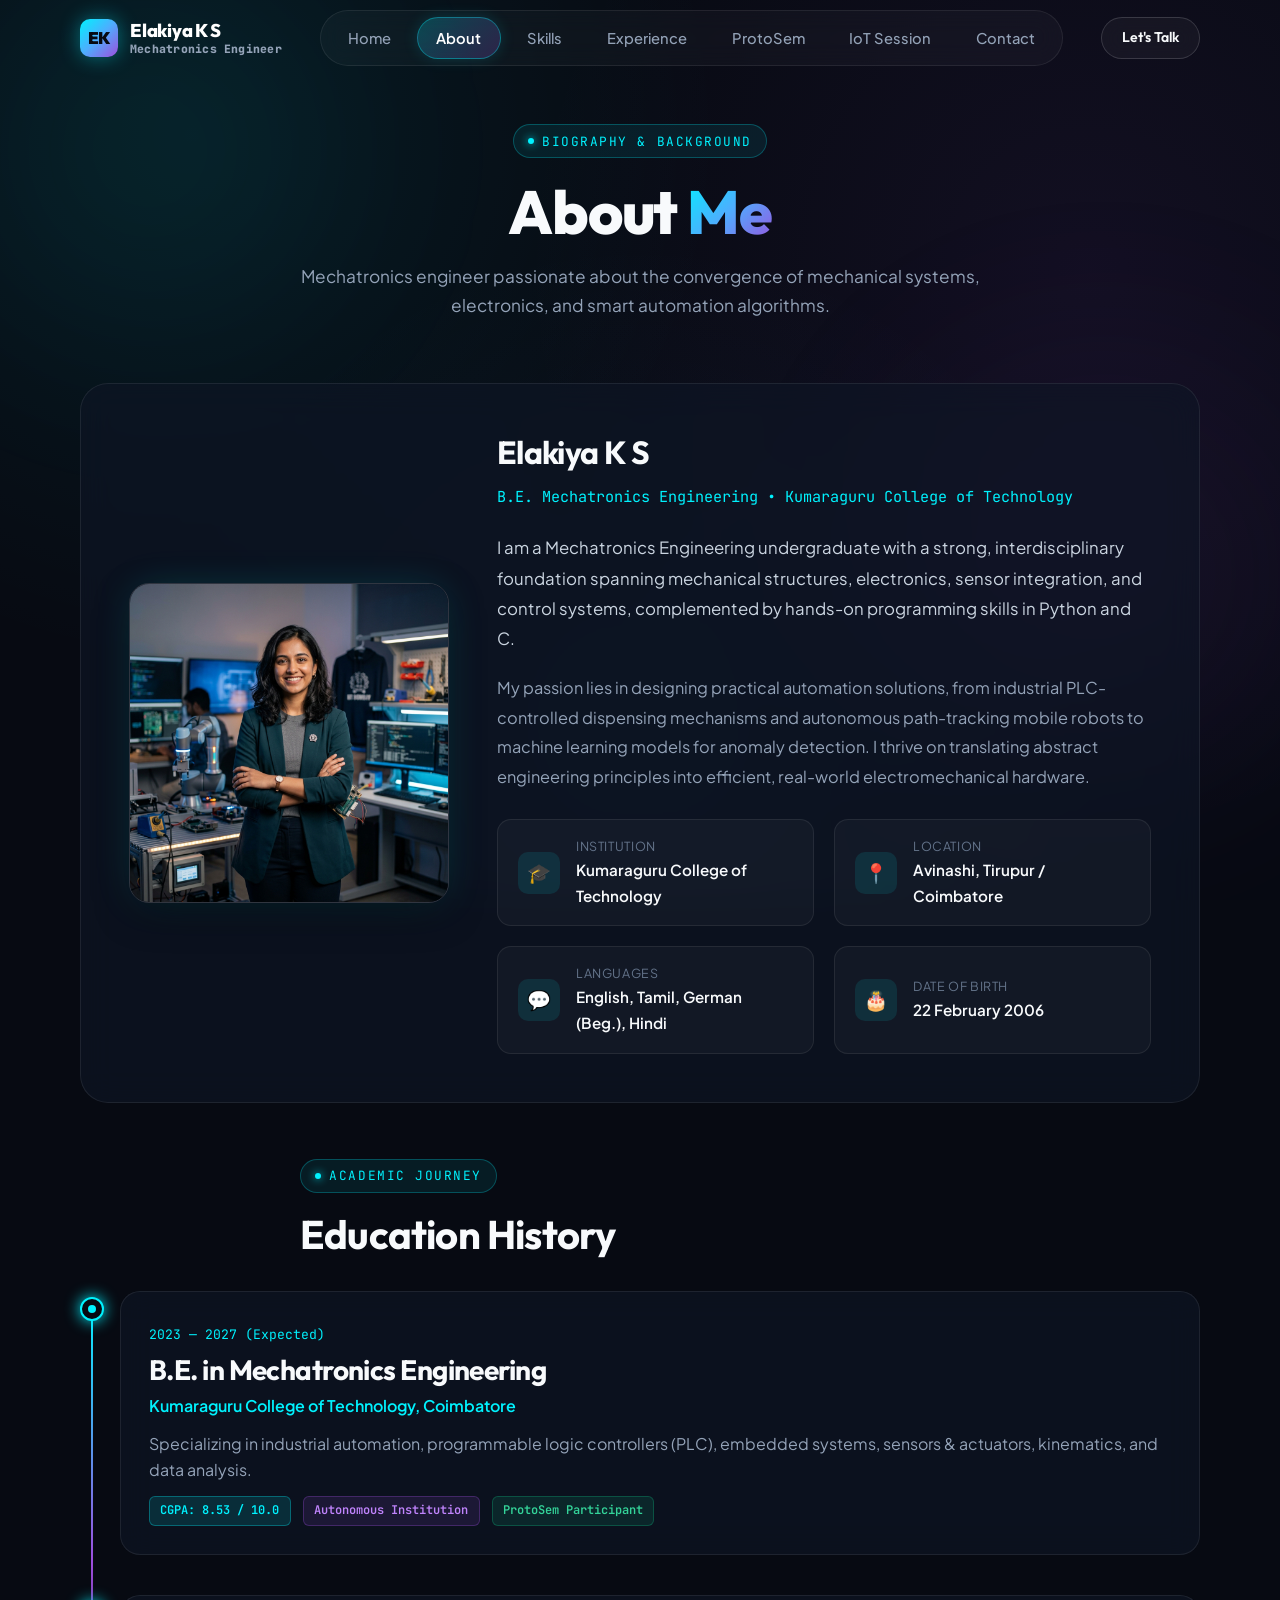
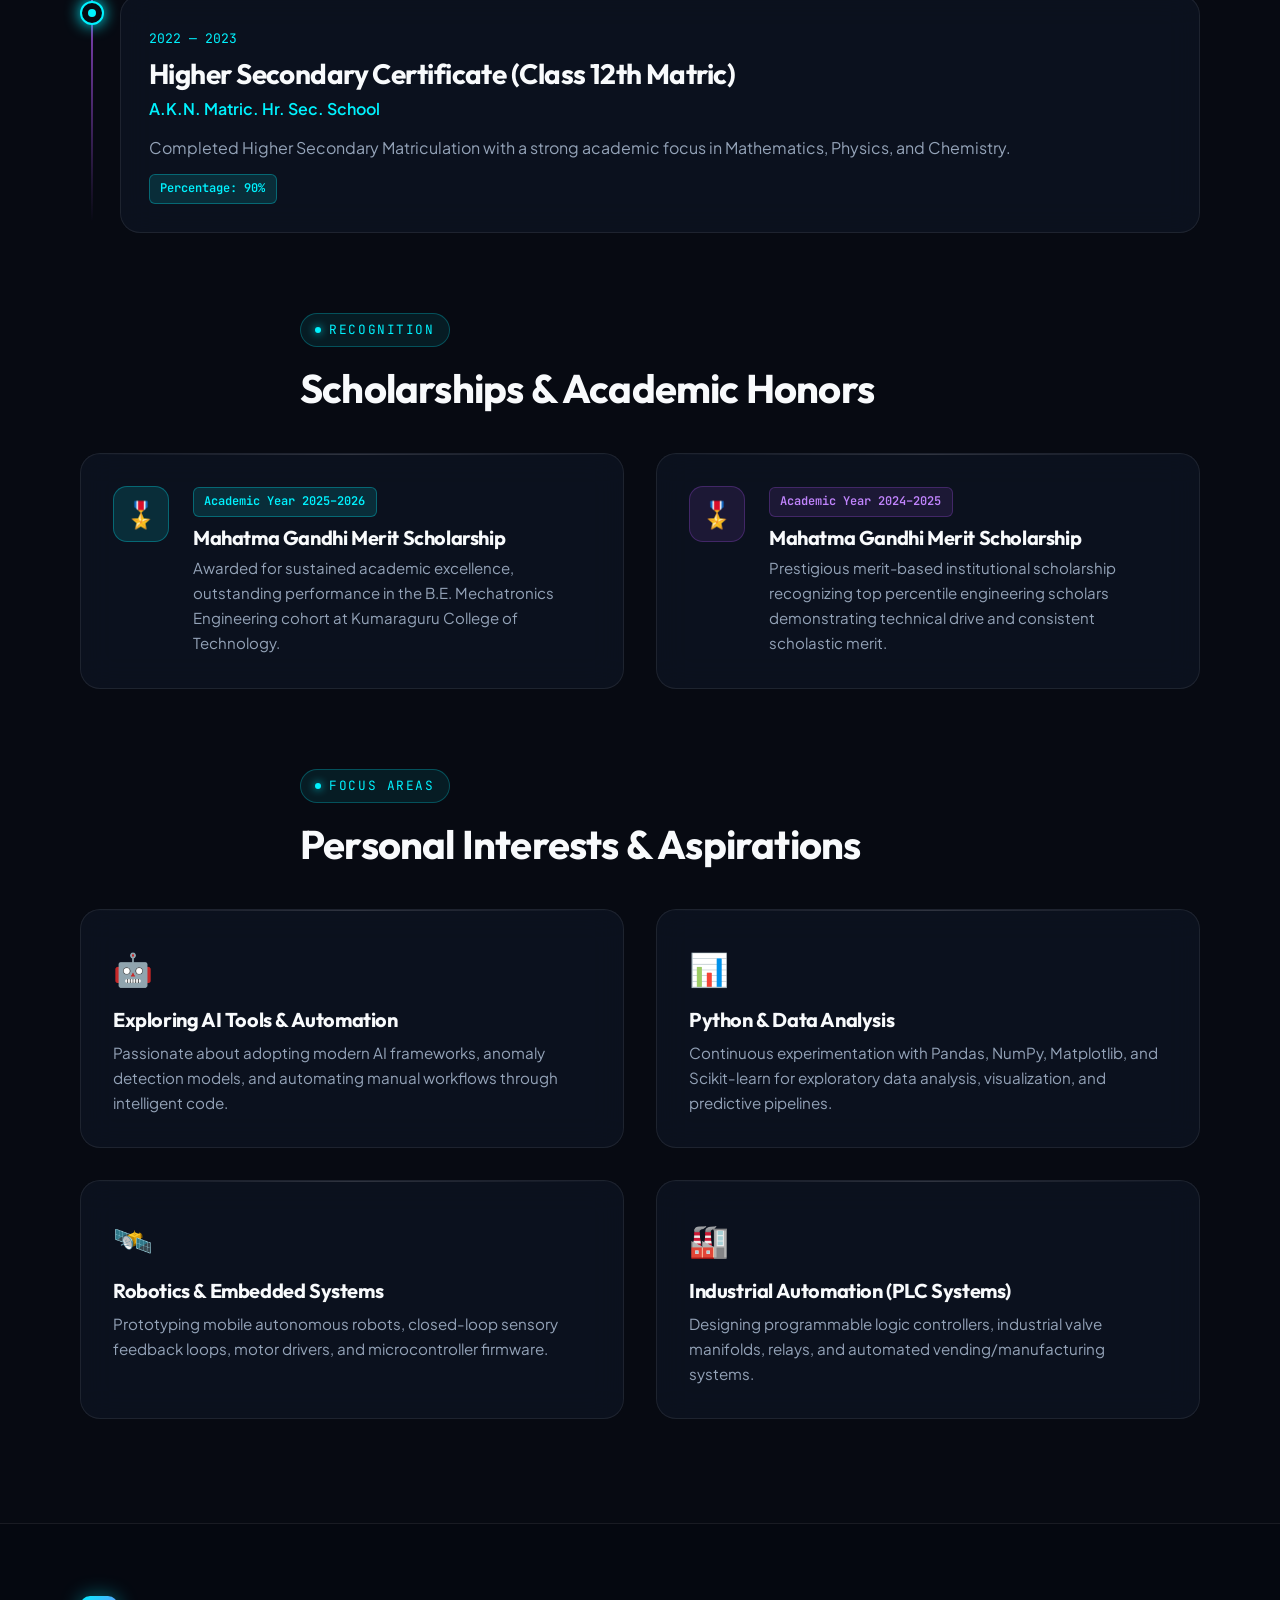
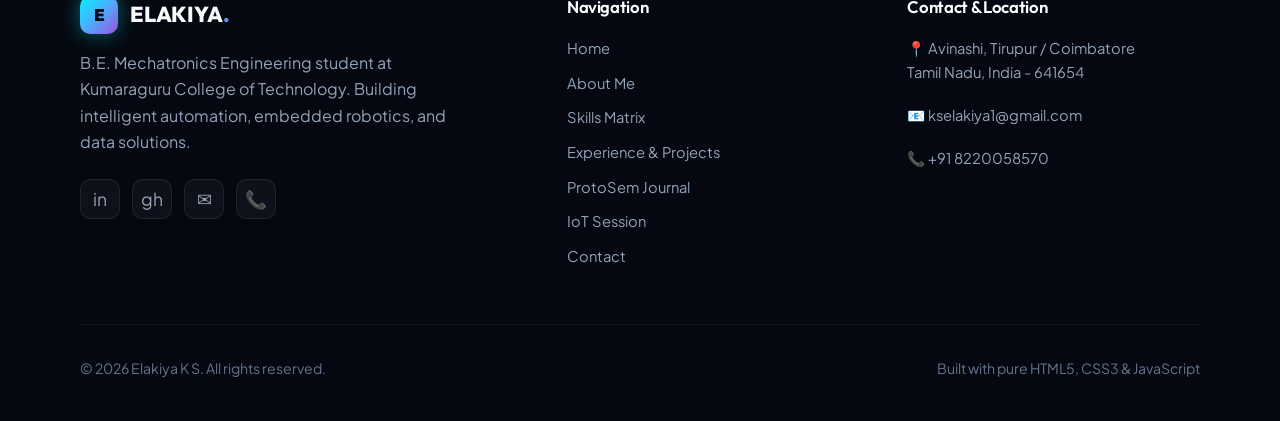
==== commit a4d25473: "Fix image and media paths for GitHub Pages: add universal fallbacks and sync root and assets media" ====
--- a/about.html
+++ b/about.html
@@ -60,7 +60,7 @@
           <div class="about-profile-grid">
             <div class="about-photo-wrapper">
               <div class="about-photo">
-                <img src="assets/images/profile.jpg" alt="Elakiya K S Portrait">
+                <img src="assets/images/profile.jpg" alt="Elakiya K S Portrait" onerror="if(!this.dataset.t){this.dataset.t=1;this.src=this.src.includes('assets/images/')?this.src.replace('assets/images/',''):'assets/images/'+this.src;}">
               </div>
             </div>
 
